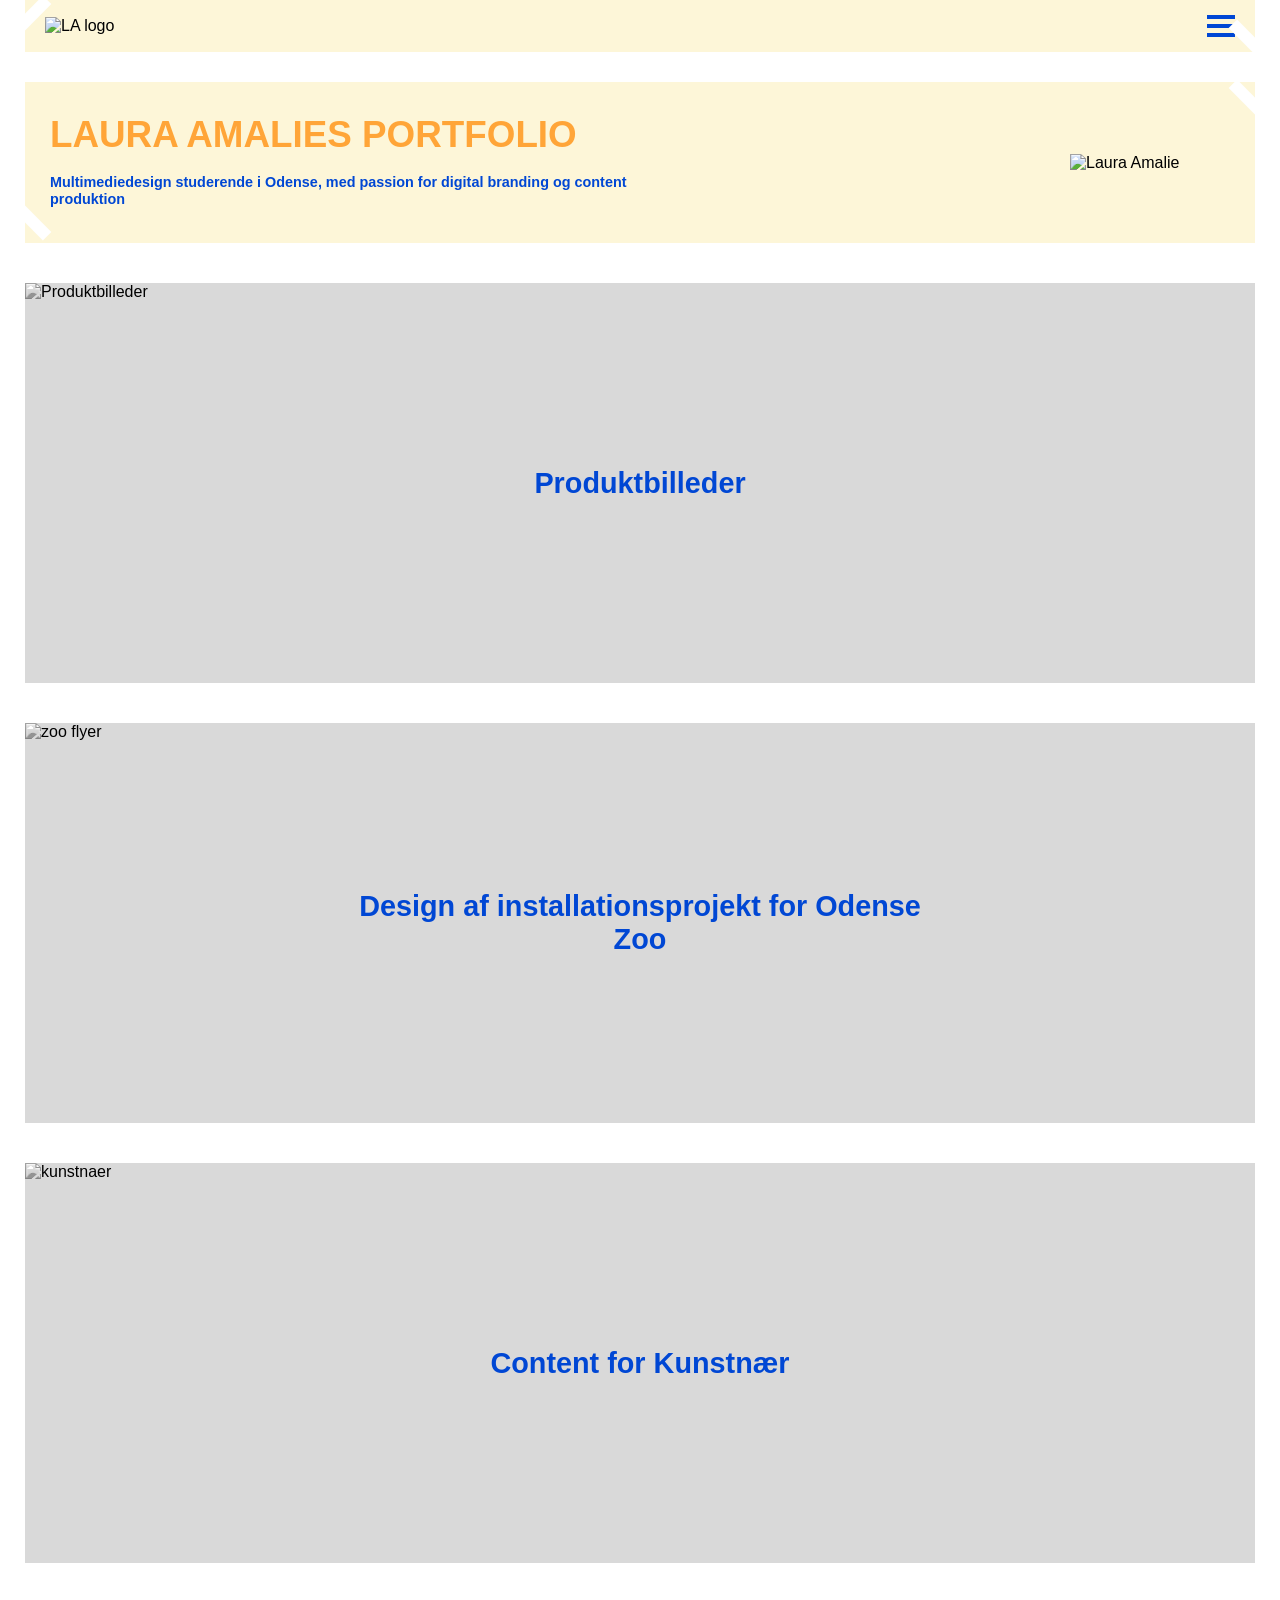
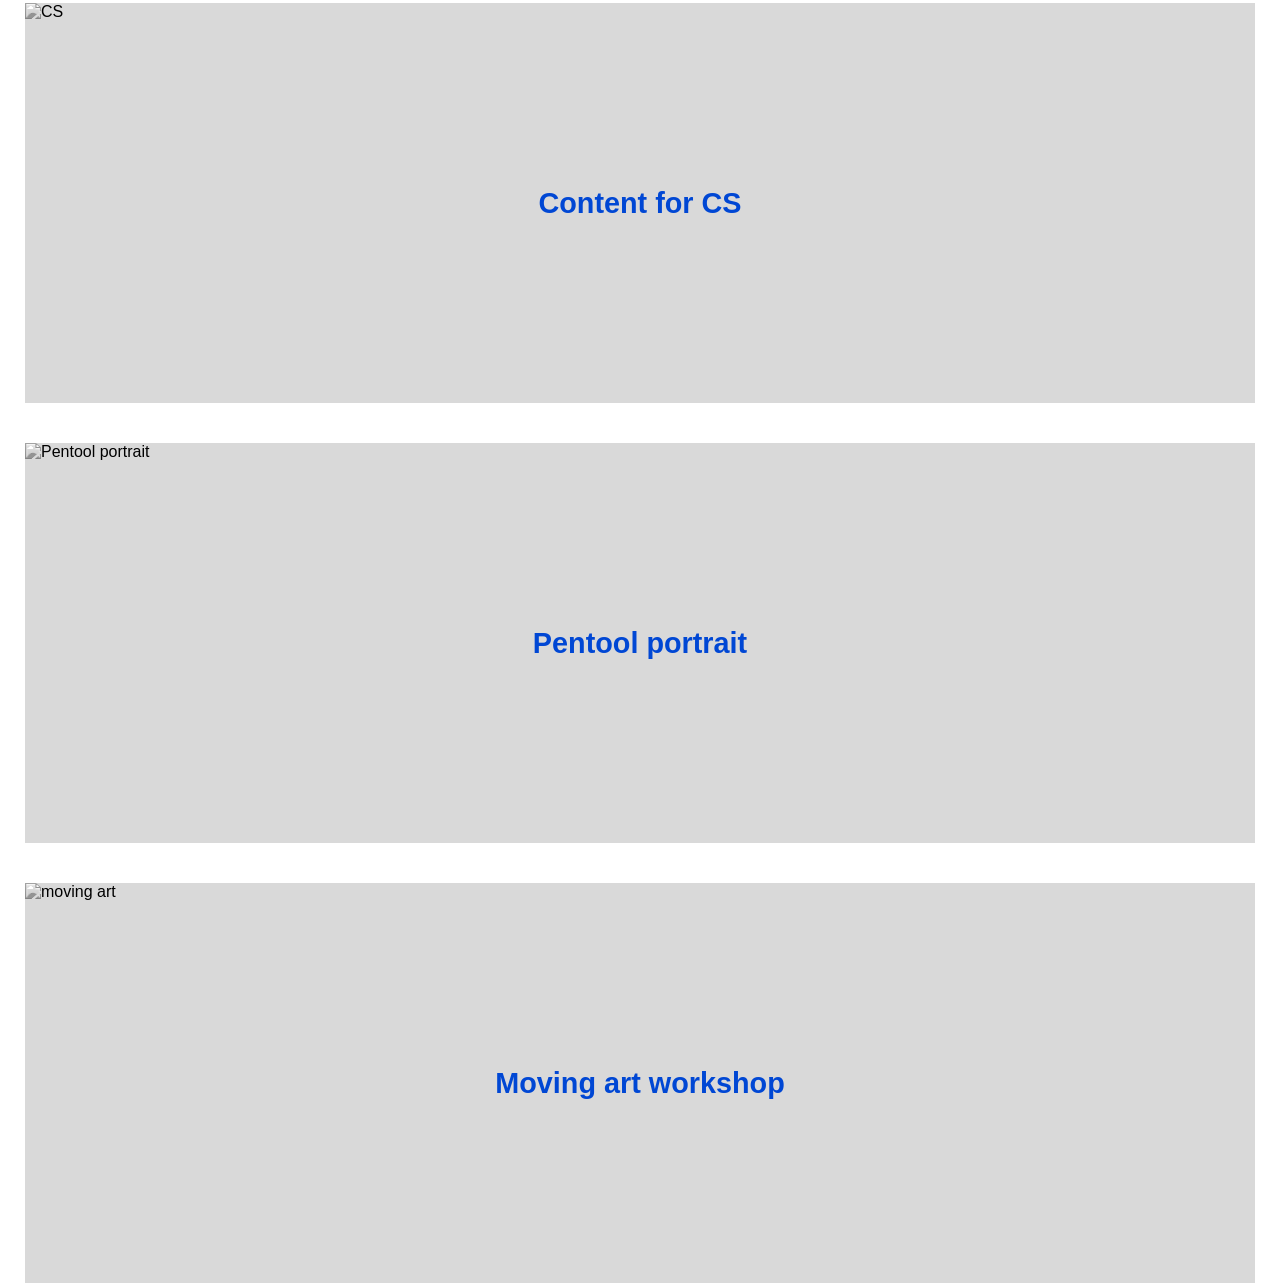
==== forside.html @ 6545b987 "Add files via upload" ====
<!DOCTYPE html>
<html lang="da">

<head>

    <!-- Tegnsæt -->
    <meta charset="UTF-8">

    <!-- Gør siden responsiv på mobil -->
    <meta name="viewport" content="width=device-width, initial-scale=1.0">

    <!-- Forbinder HTML med ekstern CSS -->
    <link rel="stylesheet" href="forside.css">

    <!-- Titel i browser fanen -->
    <title>Laura Amalies præsentationsportfolio</title>

</head>

<body>

    <!-- ================= HELE SIDENS CONTAINER ================= -->
    <div class="container">

        <!-- ================= HEADER / NAVIGATION ================= -->
        <header class="navbar">

            <!-- Logo -->
            <div class="logo">

                <!-- Logo billede -->
                <img src="img/logo.png" alt="LA logo">

            </div>

            <!-- Navigation -->
            <nav>

                <!-- Navigation links -->
                <ul class="nav-links">

                    <!-- Portfolio -->
                    <li><a href="#">Portfolio</a></li>

                    <!-- Om mig -->
                    <li><a href="#">Lær mig at kende</a></li>

                    <!-- Kontakt -->
                    <li><a href="#">Kontakt mig</a></li>

                </ul>

            </nav>

            <!-- Hamburger menu -->
            <div class="hamburger">

                <!-- Streg 1 -->
                <span></span>

                <!-- Streg 2 -->
                <span></span>

                <!-- Streg 3 -->
                <span></span>

            </div>

        </header>

        <!-- ================= MAIN CONTENT ================= -->
        <main>

            <!-- ================= HERO SECTION ================= -->
            <section class="hero">

                <!-- Tekst område -->
                <div class="hero-text">

                    <!-- Overskrift -->
                    <h1>LAURA AMALIES PORTFOLIO</h1>

                    <!-- Beskrivelse -->
                    <p>
                        Multimediedesign studerende i Odense,
                        med passion for digital branding
                        og content produktion
                    </p>

                </div>

                <!-- Billede -->
                <div class="hero-image">

                    <!-- Portræt billede -->
                    <img src="img/mig.png" alt="Laura Amalie">

                </div>

            </section>

            <!-- ================= PORTFOLIO SECTION ================= -->
            <section class="portfolio-grid">

                <!-- Produktbilleder -->
                <article class="m1">
                    <img src="img/produktbillede1.jpg" alt="Produktbilleder">
                    <h2>Produktbilleder</h2>
                </article>

                <!-- Zoo projekt -->
                <article class="m2">
                    <img src="img/flyer.png" alt="zoo flyer">
                    <h2>Design af installationsprojekt for Odense Zoo</h2>
                </article>

                <!-- Kunstnær -->
                <article class="m3">
                    <img src="img/kunstnaer.png" alt="kunstnaer">
                    <h2>Content for Kunstnær</h2>
                </article>

                <!-- CS -->
                <article class="m4">
                    <img src="img/CS.png" alt="CS">
                    <h2>Content for CS</h2>
                </article>

                <!-- Pentool -->
                <article class="m5">
                    <img src="img/pentool1.png" alt="Pentool portrait">
                    <h2>Pentool portrait</h2>
                </article>

                <!-- Moving art -->
                <article class="m6">
                    <img src="img/movingart.png" alt="moving art">
                    <h2>Moving art workshop</h2>
                </article>

            </section>

        </main>

    </div>

</body>

</html>
---- forside.css ----
/* ================================================= */
/* ================= RESET ========================= */
/* ================================================= */

* {
    margin: 0;
    padding: 0;
    box-sizing: border-box;
}

/* ================================================= */
/* ================= BODY ========================== */
/* ================================================= */

body {
    /* Fjerner browserens standard luft */
    margin: 0;

    /* Baggrundsbillede */
    background-image: url(img/krylletpapir2.jpg);

    /* Baggrunden fylder hele siden */
    background-size: cover;

    /* Centrerer baggrunden */
    background-position: center;

    /* Baggrunden gentages ikke */
    background-repeat: no-repeat;

    /* Standard font */
    font-family: sans-serif;
}

/* ================================================= */
/* ================= CONTAINER ===================== */
/* ================================================= */

.container {

    /* Luft i siderne */
    padding-left: 25px;
    padding-right: 25px;
}

/* ================================================= */
/* ================= NAVBAR ======================== */
/* ================================================= */

.navbar {
    /* Creme baggrund */
    background-color: #fdf6d8;

    /* Logo til venstre og burger til højre */
    display: flex;
    justify-content: space-between;
    align-items: center;

    /* Gør navbaren lavere */
    padding: 15px 20px;

    /* Luft under navbar */
    margin-bottom: 30px;

    /* Bruges til tape */
    position: relative;
}

/* Tape øverst til venstre */
.navbar::before {
    content: "";

    width: 40px;
    height: 12px;

    background-color: white;

    position: absolute;
    left: -12px;
    top: 8px;

    transform: rotate(-45deg);
}

/* Tape nederst til højre */
.navbar::after {
    content: "";

    width: 40px;
    height: 12px;

    background-color: white;

    position: absolute;
    right: -12px;
    bottom: 8px;

    transform: rotate(45deg);
}

/* ================================================= */
/* ================= LOGO ========================== */
/* ================================================= */

.logo img {
    /* Logo størrelse på mobil */
    width: 45px;
}

/* ================================================= */
/* ================= NAVIGATION ==================== */
/* ================================================= */

.nav-links {
    /* Skjuler almindelig menu på mobil */
    display: none;
}

/* ================================================= */
/* ================= HAMBURGER ===================== */
/* ================================================= */

.hamburger {
    /* Viser burger-menu på mobil */
    display: flex;

    /* Streger under hinanden */
    flex-direction: column;

    /* Afstand mellem stregerne */
    gap: 5px;

    cursor: pointer;
}

/* De 3 hamburger-streger */
.hamburger span {
    width: 28px;
    height: 4px;

    background-color: #0047d4;
}

/* ================================================= */
/* ================= HERO SECTION ================== */
/* ================================================= */

.hero {
    /* Creme baggrund */
    background-color: #fdf6d8;

    /* Tekst og billede ved siden af hinanden */
    display: flex;
    justify-content: space-between;
    align-items: center;

    /* Luft indeni boksen */
    padding: 35px 25px;

    /* Luft under hero */
    margin-bottom: 40px;

    /* Bruges til tape */
    position: relative;
}

/* Tape nederst til venstre */
.hero::before {
    content: "";

    width: 40px;
    height: 12px;

    background-color: white;

    position: absolute;
    left: -12px;
    bottom: 15px;

    transform: rotate(45deg);
}

/* Tape øverst til højre */
.hero::after {
    content: "";

    width: 40px;
    height: 12px;

    background-color: white;

    position: absolute;
    right: -12px;
    top: 10px;

    transform: rotate(45deg);
}

/* ================================================= */
/* ================= HERO TEKST ==================== */
/* ================================================= */

.hero-text {
    /* Teksten fylder lidt over halvdelen */
    width: 55%;
}

/* Overskrift */
.hero-text h1 {
    color: #ffa538;

    font-size: 2.3rem;

    line-height: 1;

    margin-bottom: 20px;
}

/* Beskrivelse */
.hero-text p {
    color: #0047d4;

    font-size: 0.9rem;

    font-weight: bold;

    line-height: 1.2;
}

/* ================================================= */
/* ================= HERO BILLEDE ================== */
/* ================================================= */

.hero-image img {
    /* Billedstørrelse på mobil */
    width: 160px;

    display: block;
}

/* ================================================= */
/* ================= PORTFOLIO GRID ================ */
/* ================================================= */

.portfolio-grid {
    /* Mobile first: bokse under hinanden */
    display: flex;

    flex-direction: column;

    gap: 40px;
}

/* ================================================= */
/* ================= PORTFOLIO BOKSE =============== */
/* ================================================= */

.portfolio-grid article {
    /* Grå placeholder-baggrund */
    background-color: #d9d9d9;

    /* Højde på billedboksene */
    height: 400px;

    /* Skjuler alt der går udenfor boksen */
    overflow: hidden;

    /* Gør det lettere at placere indhold */
    position: relative;
}

/* Billeder inde i portfolio-bokse */
.portfolio-grid img {
    width: 100%;

    height: 100%;

    /* Får billedet til at fylde boksen pænt */
    object-fit: cover;

    display: block;

    /* SORT/HVID + BLUR + MØRKERE */
    filter: grayscale(100%) blur(0px) brightness(100%);

}

/* Tekst, hvis du stadig har h2 i boksene */
.portfolio-grid h2 {
    color: #0047d4;

    font-size: 1.8rem;

    text-align: center;

    position: absolute;

    top: 50%;
    left: 50%;

    transform: translate(-50%, -50%);
}
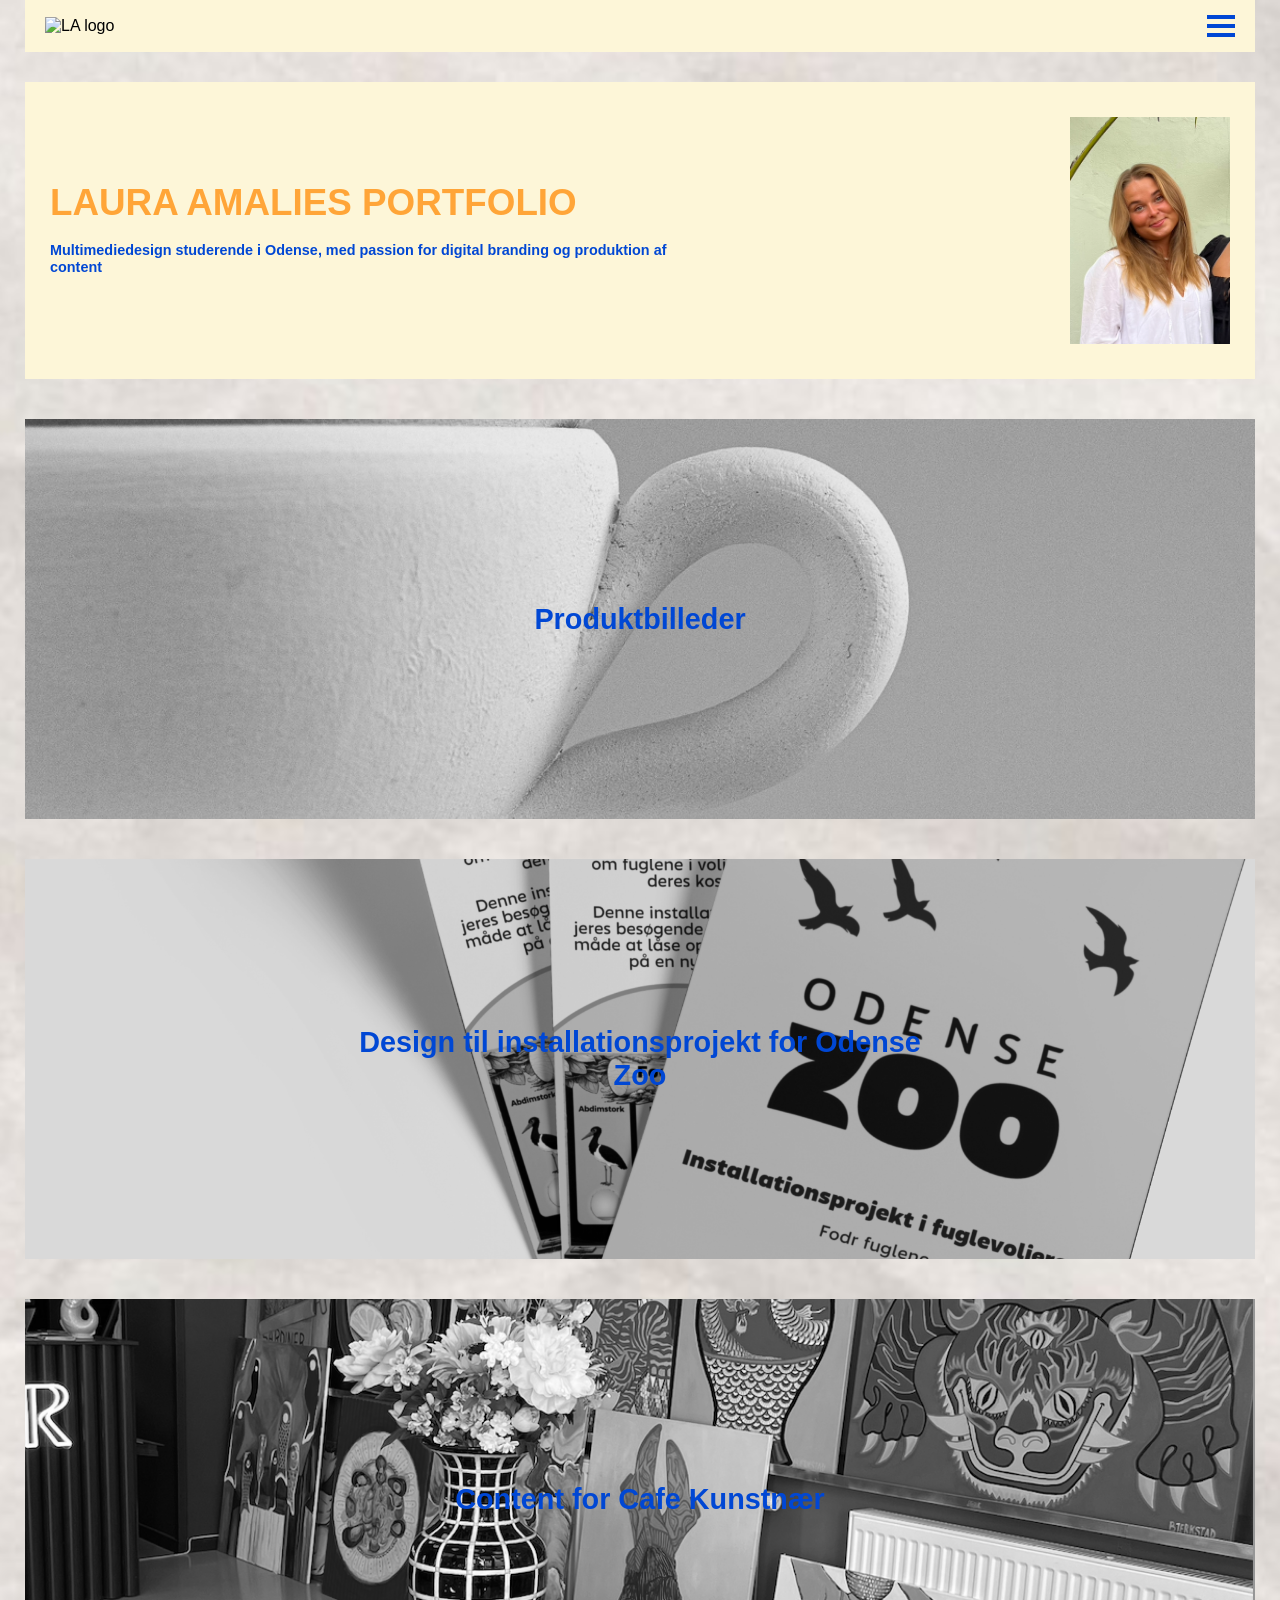
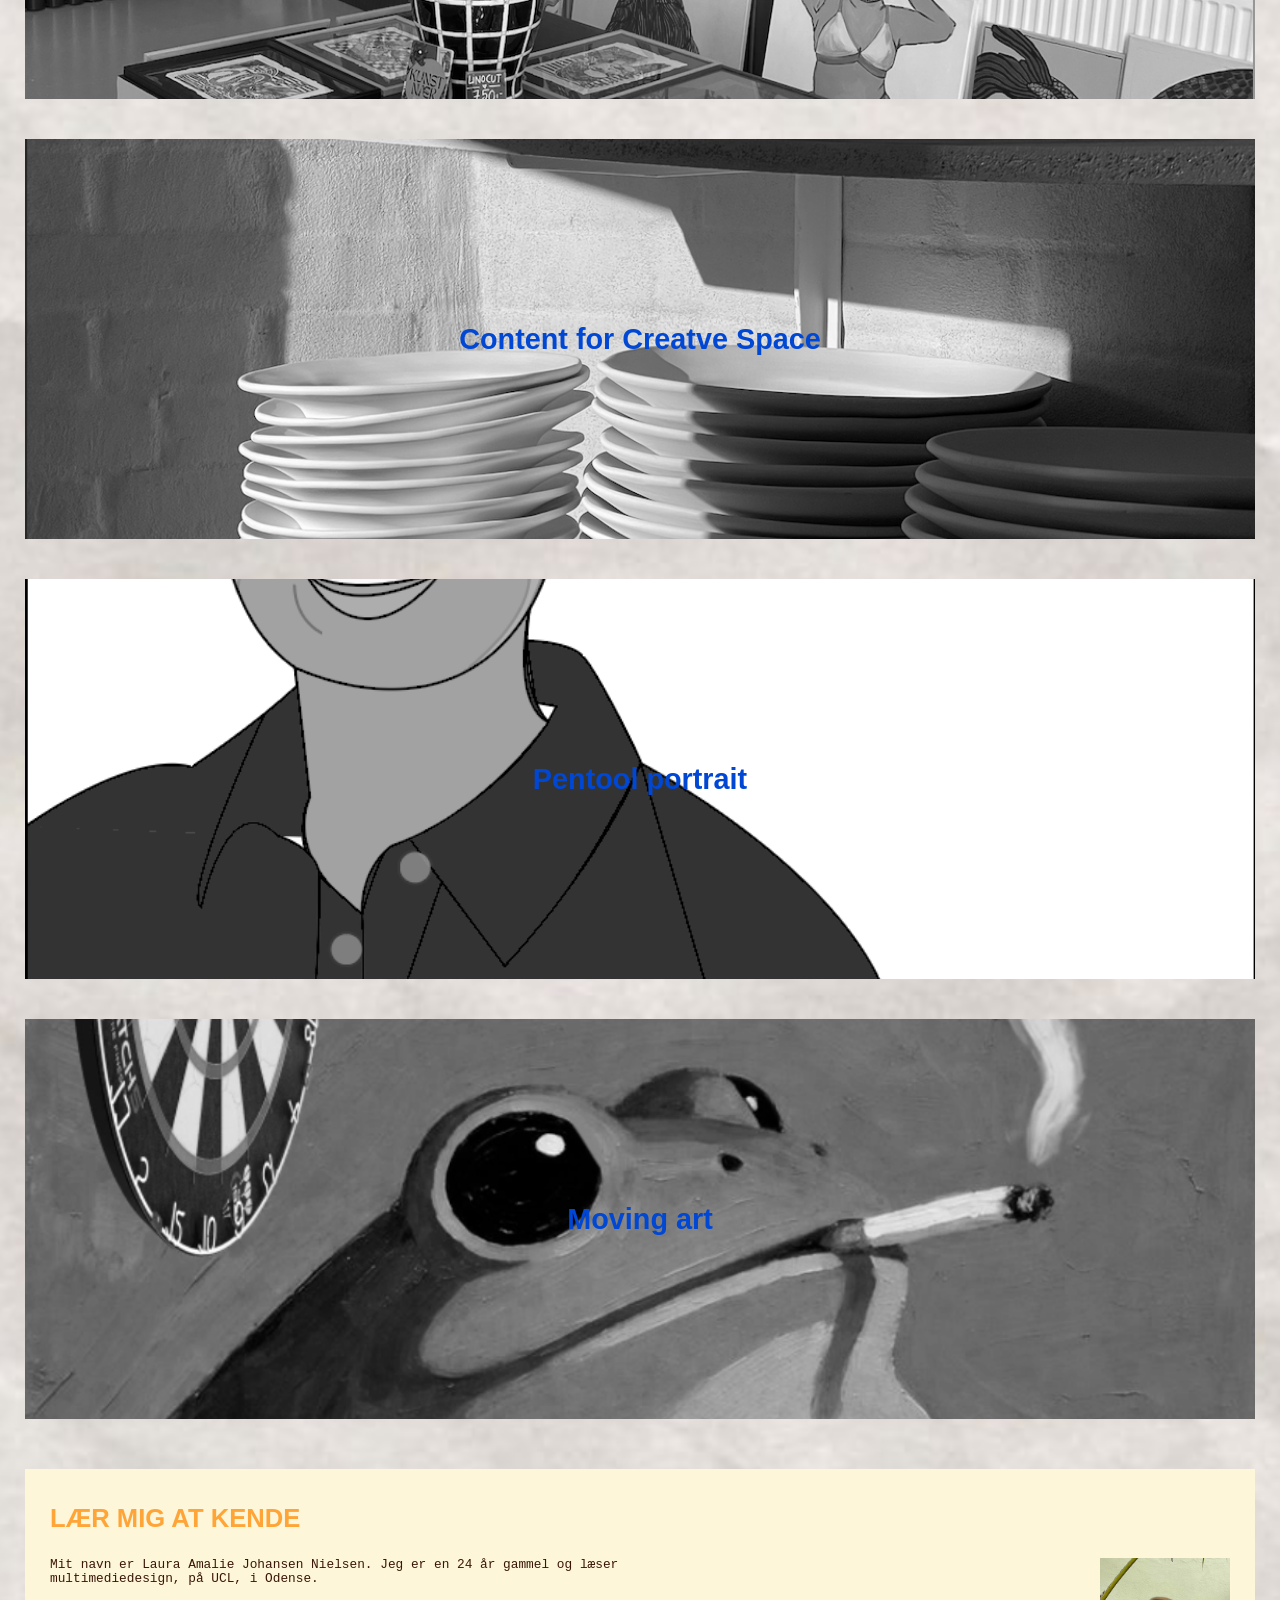
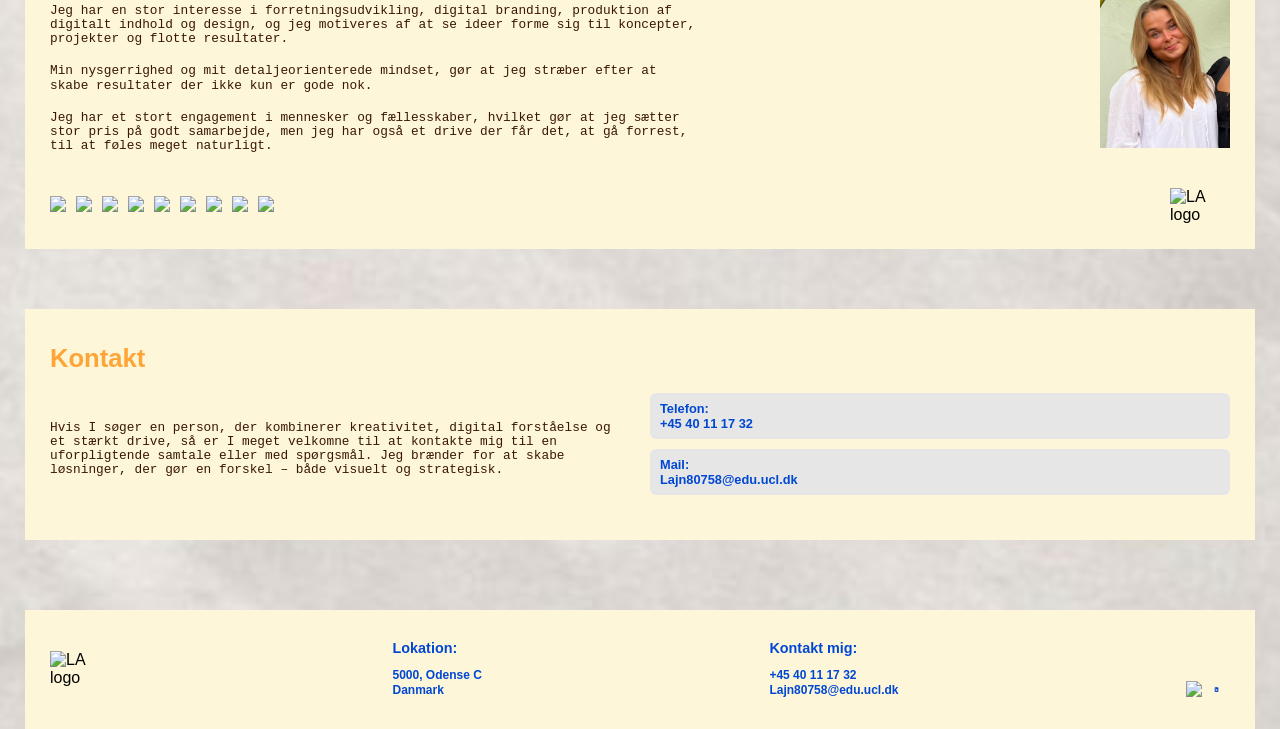
==== commit 3326b521: "Footer + kontakt Tilføjede footer + kontakt sektion" ====
--- a/forside.html
+++ b/forside.html
@@ -84,7 +84,7 @@
                     <p>
                         Multimediedesign studerende i Odense,
                         med passion for digital branding
-                        og content produktion
+                        og produktion af content
                     </p>
 
                 </div>
@@ -111,19 +111,19 @@
                 <!-- Zoo projekt -->
                 <article class="m2">
                     <img src="img/flyer.png" alt="zoo flyer">
-                    <h2>Design af installationsprojekt for Odense Zoo</h2>
+                    <h2>Design til installationsprojekt for Odense Zoo</h2>
                 </article>
 
                 <!-- Kunstnær -->
                 <article class="m3">
                     <img src="img/kunstnaer.png" alt="kunstnaer">
-                    <h2>Content for Kunstnær</h2>
+                    <h2>Content for Cafe Kunstnær</h2>
                 </article>
 
                 <!-- CS -->
                 <article class="m4">
                     <img src="img/CS.png" alt="CS">
-                    <h2>Content for CS</h2>
+                    <h2>Content for Creatve Space</h2>
                 </article>
 
                 <!-- Pentool -->
@@ -135,10 +135,193 @@
                 <!-- Moving art -->
                 <article class="m6">
                     <img src="img/movingart.png" alt="moving art">
-                    <h2>Moving art workshop</h2>
+                    <h2>Moving art</h2>
                 </article>
 
             </section>
+            
+            <!-- ================================================= -->
+<!-- ================= OM MIG SECTION ================ -->
+<!-- ================================================= -->
+
+<section class="about-section">
+
+    <!-- Overskrift -->
+    <h2>LÆR MIG AT KENDE</h2>
+
+    <!-- Container til tekst + billede -->
+    <div class="about-content">
+
+        <!-- Tekst område -->
+        <div class="about-text">
+
+            <!-- Tekst afsnit -->
+            <p>
+                Mit navn er Laura Amalie Johansen Nielsen.
+                Jeg er en 24 år gammel og læser
+                multimediedesign, på UCL, i Odense.
+            </p>
+
+            <!-- Tekst afsnit -->
+            <p>
+                Jeg har en stor interesse i
+                forretningsudvikling, digital branding,
+                produktion af digitalt indhold og design,
+                og jeg motiveres af at se ideer forme sig
+                til koncepter, projekter og flotte resultater.
+            </p>
+
+            <!-- Tekst afsnit -->
+            <p>
+                Min nysgerrighed og mit detaljeorienterede
+                mindset, gør at jeg stræber efter at skabe
+                resultater der ikke kun er gode nok.
+            </p>
+
+            <!-- Tekst afsnit -->
+            <p>
+                Jeg har et stort engagement i mennesker og
+                fællesskaber, hvilket gør at jeg sætter stor
+                pris på godt samarbejde, men jeg har også et
+                drive der får det, at gå forrest, til at føles
+                meget naturligt.
+            </p>
+
+        </div>
+
+        <!-- Portræt billede -->
+        <img class="about-img" src="img/mig.png" alt="Laura Amalie">
+
+    </div>
+
+    <!-- Program ikoner -->
+    <div class="program-icons">
+
+        <!-- CSS ikon -->
+        <img src="img/css.png" alt="CSS">
+
+        <!-- HTML ikon -->
+        <img src="img/html.png" alt="HTML">
+
+        <!-- Figma ikon -->
+        <img src="img/figma.png" alt="Figma">
+
+        <!-- VS Code ikon -->
+        <img src="img/vscode.png" alt="Visual Studio Code">
+
+        <!-- WordPress ikon -->
+        <img src="img/wordpress.png" alt="WordPress">
+
+        <!-- Photoshop ikon -->
+        <img src="img/photoshop.png" alt="Photoshop">
+
+        <!-- After Effects ikon -->
+        <img src="img/aftereffects.png" alt="After Effects">
+
+        <!-- Premiere Pro ikon -->
+        <img src="img/premierepro.png" alt="Premiere Pro">
+
+        <!-- Illustrator ikon -->
+        <img src="img/illustrator.png" alt="Illustrator">
+
+    </div>
+
+    <!-- Logo nederst -->
+    <img class="about-logo" src="img/logo.png" alt="LA logo">
+
+</section>
+
+
+
+<!-- ================================================= -->
+<!-- ================= KONTAKT SECTION =============== -->
+<!-- ================================================= -->
+
+<section class="contact-section">
+
+    <!-- Overskrift -->
+    <h2>Kontakt</h2>
+
+    <!-- Kontakt indhold -->
+    <div class="contact-content">
+
+        <!-- Kontakt tekst -->
+        <p>
+            Hvis I søger en person, der kombinerer kreativitet,
+            digital forståelse og et stærkt drive, så er I meget
+            velkomne til at kontakte mig til en uforpligtende
+            samtale eller med spørgsmål. Jeg brænder for at skabe
+            løsninger, der gør en forskel – både visuelt og strategisk.
+        </p>
+
+        <!-- Kontakt oplysninger -->
+        <div class="contact-info">
+
+            <!-- Telefonnummer -->
+            <p>Telefon: <br> +45 40 11 17 32</p>
+
+            <!-- Mail -->
+            <p>Mail: <br> Lajn80758@edu.ucl.dk</p>
+
+        </div>
+
+    </div>
+
+</section>
+
+
+
+<!-- ================================================= -->
+<!-- ================= FOOTER ======================== -->
+<!-- ================================================= -->
+
+<footer class="footer">
+
+    <!-- Footer logo -->
+    <img class="footer-logo" src="img/logo.png" alt="LA logo">
+
+    <!-- Lokation -->
+    <div>
+
+        <!-- Overskrift -->
+        <h3>Lokation:</h3>
+
+        <!-- Adresse -->
+        <p>
+            5000, Odense C <br>
+            Danmark
+        </p>
+
+    </div>
+
+    <!-- Kontakt -->
+    <div>
+
+        <!-- Overskrift -->
+        <h3>Kontakt mig:</h3>
+
+        <!-- Kontakt info -->
+        <p>
+            +45 40 11 17 32 <br>
+            Lajn80758@edu.ucl.dk
+        </p>
+
+    </div>
+
+    <!-- Sociale medier -->
+    <div class="socials">
+
+        <!-- Instagram -->
+        <img src="img/instagram.png" alt="Instagram">
+
+        <!-- LinkedIn -->
+        <img src="img/linkedin.png" alt="LinkedIn">
+
+    </div>
+
+</footer>
+
+            
 
         </main>
 
--- a/forside.css
+++ b/forside.css
@@ -19,7 +19,7 @@
     /* Baggrundsbillede */
     background-image: url(img/krylletpapir2.jpg);
 
-    /* Baggrunden fylder hele siden */
+    /* Viser hele baggrundsbilledet */
     background-size: cover;
 
     /* Centrerer baggrunden */
@@ -64,38 +64,6 @@
 
     /* Bruges til tape */
     position: relative;
-}
-
-/* Tape øverst til venstre */
-.navbar::before {
-    content: "";
-
-    width: 40px;
-    height: 12px;
-
-    background-color: white;
-
-    position: absolute;
-    left: -12px;
-    top: 8px;
-
-    transform: rotate(-45deg);
-}
-
-/* Tape nederst til højre */
-.navbar::after {
-    content: "";
-
-    width: 40px;
-    height: 12px;
-
-    background-color: white;
-
-    position: absolute;
-    right: -12px;
-    bottom: 8px;
-
-    transform: rotate(45deg);
 }
 
 /* ================================================= */
@@ -164,38 +132,6 @@
     position: relative;
 }
 
-/* Tape nederst til venstre */
-.hero::before {
-    content: "";
-
-    width: 40px;
-    height: 12px;
-
-    background-color: white;
-
-    position: absolute;
-    left: -12px;
-    bottom: 15px;
-
-    transform: rotate(45deg);
-}
-
-/* Tape øverst til højre */
-.hero::after {
-    content: "";
-
-    width: 40px;
-    height: 12px;
-
-    background-color: white;
-
-    position: absolute;
-    right: -12px;
-    top: 10px;
-
-    transform: rotate(45deg);
-}
-
 /* ================================================= */
 /* ================= HERO TEKST ==================== */
 /* ================================================= */
@@ -278,6 +214,9 @@
     /* Får billedet til at fylde boksen pænt */
     object-fit: cover;
 
+    /* Flytter fokuspunktet */
+    object-position: center;
+
     display: block;
 
     /* SORT/HVID + BLUR + MØRKERE */
@@ -299,4 +238,253 @@
     left: 50%;
 
     transform: translate(-50%, -50%);
-}+}
+
+/* ================================================= */
+/* ================= OM MIG SECTION ================ */
+/* ================================================= */
+
+.about-section {
+
+    /* Creme baggrund */
+    background-color: #fdf6d8;
+
+    /* Luft indeni */
+    padding: 35px 25px;
+
+    /* Luft over section */
+    margin-top: 50px;
+
+    /* Luft under section */
+    margin-bottom: 60px;
+
+    /* Bruges til tape */
+    position: relative;
+}
+
+/* Overskrift */
+.about-section h2 {
+
+    color: #ffa538;
+
+    font-size: 1.6rem;
+
+    margin-bottom: 25px;
+}
+
+/* Container til tekst + billede */
+.about-content {
+
+    display: flex;
+
+    justify-content: space-between;
+
+    gap: 20px;
+}
+
+/* Tekst område */
+.about-text {
+
+    width: 55%;
+}
+
+/* Tekst styling */
+.about-text p {
+
+    color: #3a1608;
+
+    font-family: monospace;
+
+    font-size: 0.8rem;
+
+    line-height: 1.1;
+
+    margin-bottom: 18px;
+}
+
+/* Portræt billede */
+.about-img {
+
+    width: 130px;
+
+    height: 190px;
+
+    object-fit: cover;
+}
+
+/* Program ikoner */
+.program-icons {
+
+    display: flex;
+
+    gap: 8px;
+
+    margin-top: 25px;
+
+    flex-wrap: wrap;
+}
+
+/* Ikon størrelse */
+.program-icons img {
+
+    width: 18px;
+
+    height: 18px;
+
+    object-fit: contain;
+}
+
+/* Logo nederst */
+.about-logo {
+
+    width: 55px;
+
+    position: absolute;
+
+    right: 30px;
+    bottom: 25px;
+}
+
+
+
+/* ================================================= */
+/* ================= KONTAKT SECTION =============== */
+/* ================================================= */
+
+.contact-section {
+
+    background-color: #fdf6d8;
+
+    padding: 35px 25px;
+
+    margin-bottom: 70px;
+
+    position: relative;
+}
+
+/* Overskrift */
+.contact-section h2 {
+
+    color: #ffa538;
+
+    font-size: 1.6rem;
+
+    margin-bottom: 20px;
+}
+
+/* Kontakt container */
+.contact-content {
+
+    display: flex;
+
+    align-items: center;
+
+    gap: 20px;
+}
+
+/* Kontakt tekst */
+.contact-content > p {
+
+    width: 50%;
+
+    color: #3a1608;
+
+    font-family: monospace;
+
+    font-size: 0.8rem;
+
+    line-height: 1.1;
+}
+
+/* Kontakt info */
+.contact-info {
+
+    width: 50%;
+}
+
+/* Kontakt bokse */
+.contact-info p {
+
+    background-color: #e6e6e6;
+
+    color: #0047d4;
+
+    font-weight: bold;
+
+    font-size: 0.8rem;
+
+    padding: 8px 10px;
+
+    border-radius: 6px;
+
+    margin-bottom: 10px;
+}
+
+
+
+/* ================================================= */
+/* ================= FOOTER ======================== */
+/* ================================================= */
+
+.footer {
+
+    background-color: #fdf6d8;
+
+    padding: 30px 25px;
+
+    display: flex;
+
+    align-items: center;
+
+    justify-content: space-between;
+
+    position: relative;
+
+    gap: 15px;
+}
+
+/* Footer logo */
+.footer-logo {
+
+    width: 55px;
+}
+
+/* Footer overskrifter */
+.footer h3 {
+
+    color: #0047d4;
+
+    font-size: 0.9rem;
+
+    margin-bottom: 12px;
+}
+
+/* Footer tekst */
+.footer p {
+
+    color: #0047d4;
+
+    font-weight: bold;
+
+    font-size: 0.75rem;
+
+    line-height: 1.3;
+}
+
+/* Sociale medier */
+.socials {
+
+    display: flex;
+
+    gap: 8px;
+
+    align-self: flex-end;
+}
+
+/* Sociale medier ikoner */
+.socials img {
+
+    width: 18px;
+
+    height: 18px;
+}
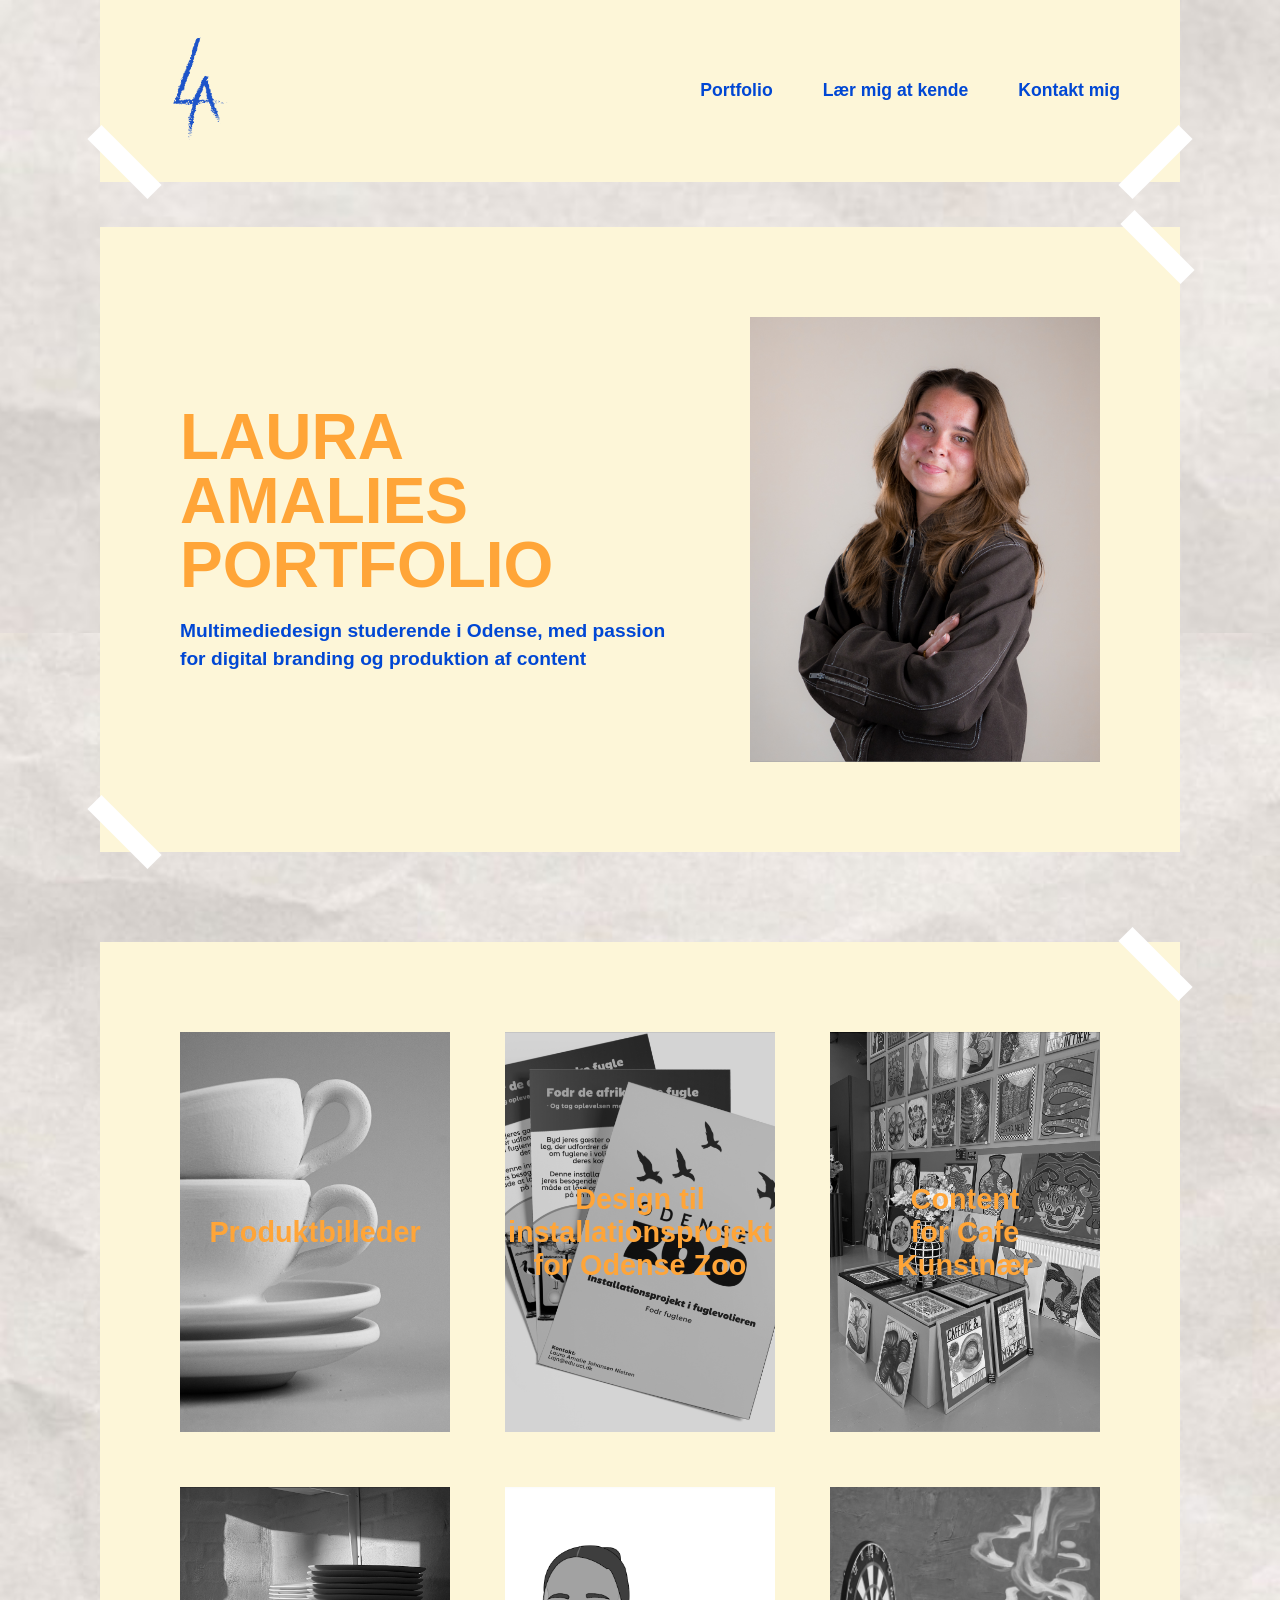
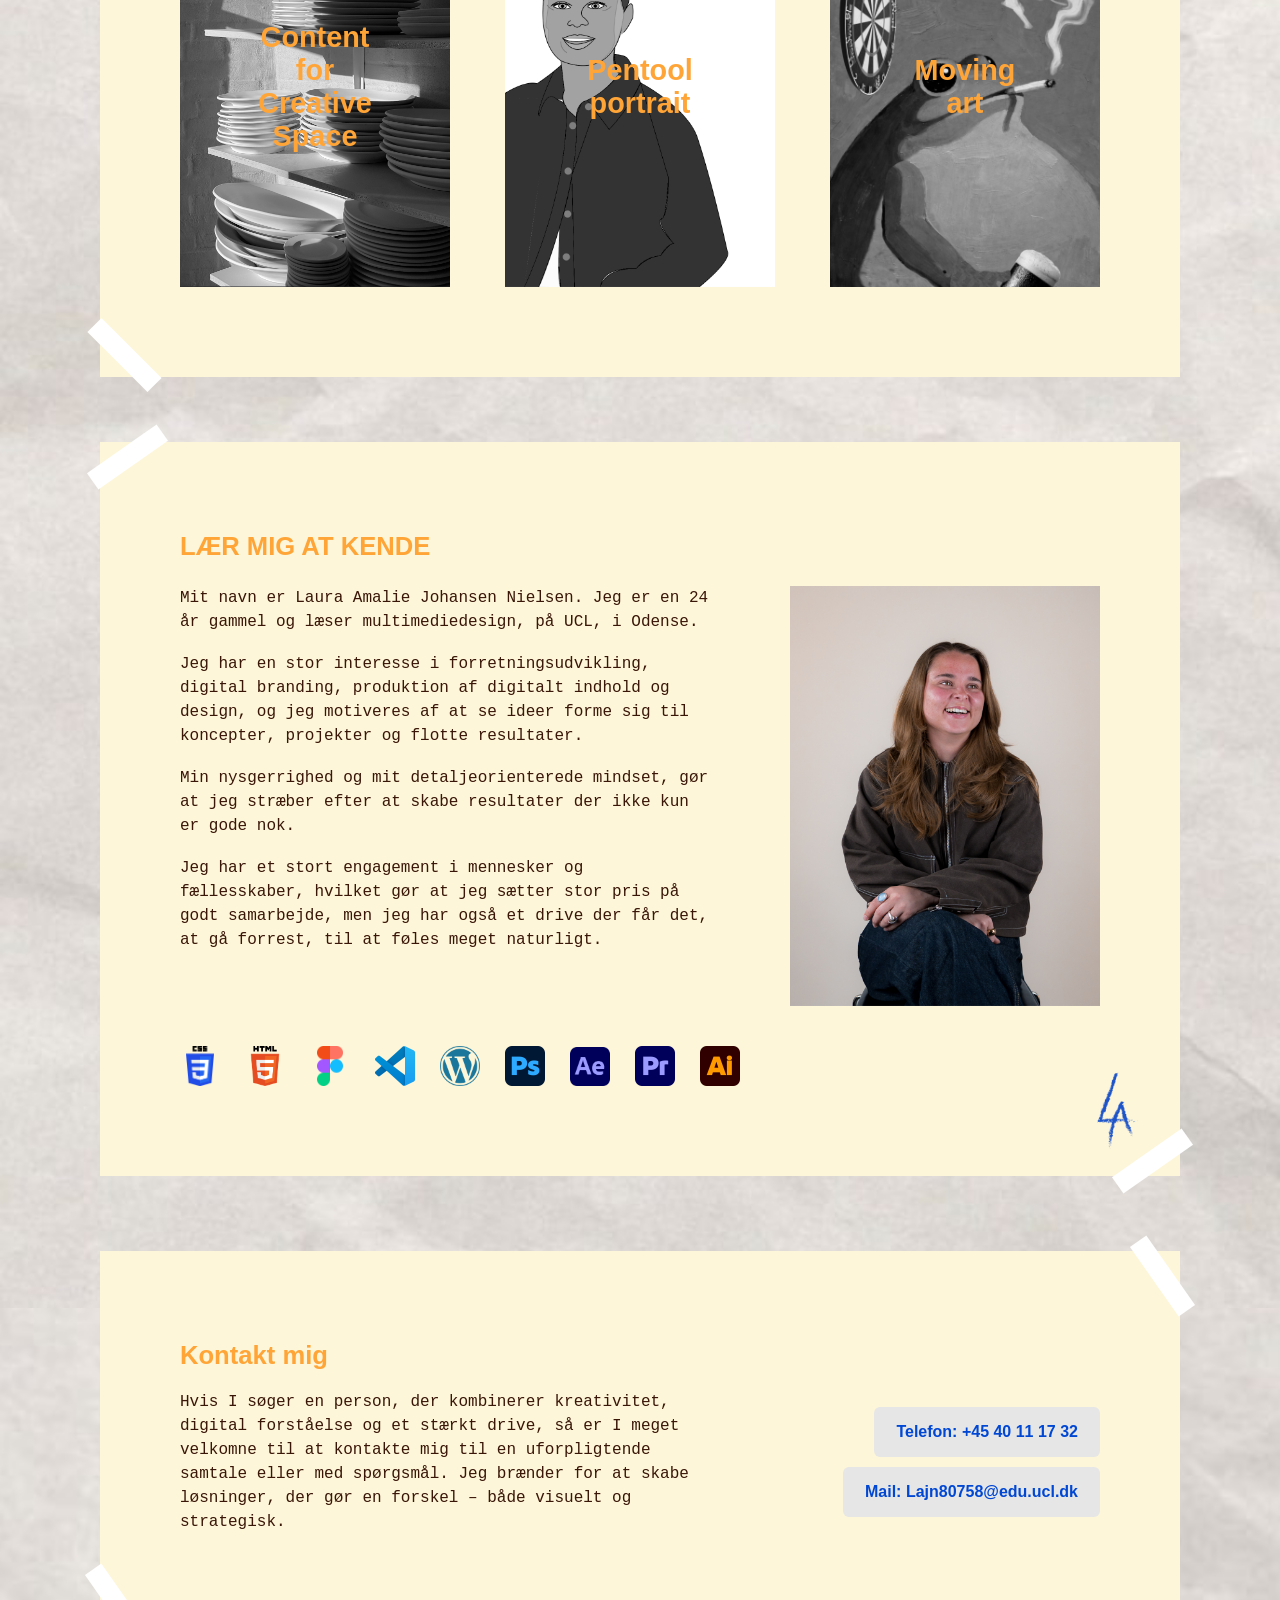
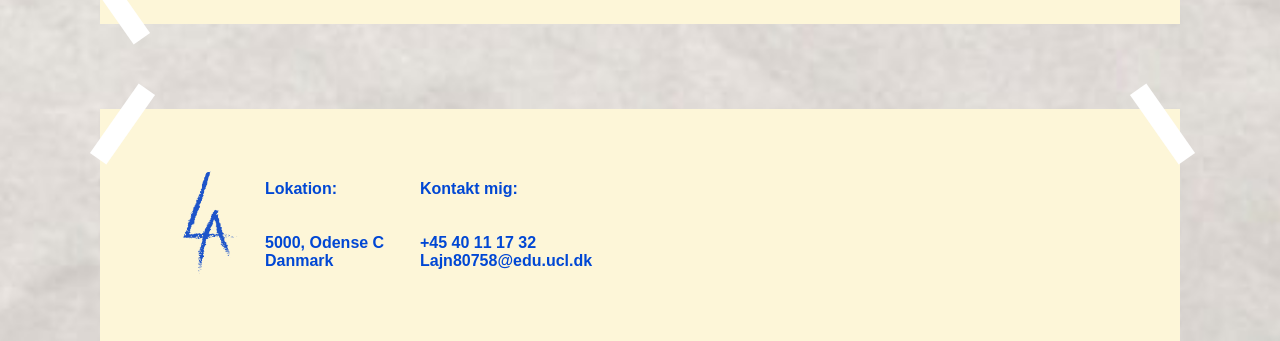
==== commit 87ccf2ae: "en hel del en hel del. mobile first og desktop" ====
--- a/forside.html
+++ b/forside.html
@@ -12,6 +12,10 @@
     <!-- Forbinder HTML med ekstern CSS -->
     <link rel="stylesheet" href="forside.css">
 
+    <!-- Line Awesome ikoner -->
+    <link rel="stylesheet"
+    href="https://maxst.icons8.com/vue-static/landings/line-awesome/line-awesome/1.3.0/css/line-awesome.min.css">
+
     <!-- Titel i browser fanen -->
     <title>Laura Amalies præsentationsportfolio</title>
 
@@ -29,9 +33,17 @@
             <div class="logo">
 
                 <!-- Logo billede -->
-                <img src="img/logo.png" alt="LA logo">
+                 <a href="#">
+                  <img src="img/logo1.png" alt="LA logo">
+                  </a>
+                
 
             </div>
+
+             <!-- ================= CHECKBOX ====================== -->
+
+    <!-- Skjult checkbox der styrer dropdown-menuen -->
+    <input type="checkbox" id="menu-toggle" class="menu-toggle">
 
             <!-- Navigation -->
             <nav>
@@ -40,13 +52,13 @@
                 <ul class="nav-links">
 
                     <!-- Portfolio -->
-                    <li><a href="#">Portfolio</a></li>
+                    <li><a href="#portfolio">Portfolio</a></li>
 
                     <!-- Om mig -->
-                    <li><a href="#">Lær mig at kende</a></li>
+                    <li><a href="#about">Lær mig at kende</a></li>
 
                     <!-- Kontakt -->
-                    <li><a href="#">Kontakt mig</a></li>
+                    <li><a href="#contact">Kontakt mig</a></li>
 
                 </ul>
 
@@ -55,6 +67,9 @@
             <!-- Hamburger menu -->
             <div class="hamburger">
 
+                <!-- Label bruges til at aktivere checkbox -->
+                <label for="menu-toggle" class="hamburger">
+
                 <!-- Streg 1 -->
                 <span></span>
 
@@ -63,6 +78,8 @@
 
                 <!-- Streg 3 -->
                 <span></span>
+
+                </label>
 
             </div>
 
@@ -93,58 +110,278 @@
                 <div class="hero-image">
 
                     <!-- Portræt billede -->
-                    <img src="img/mig.png" alt="Laura Amalie">
+                    <img src="img/migintro.png" alt="Laura Amalie">
 
                 </div>
 
             </section>
 
-            <!-- ================= PORTFOLIO SECTION ================= -->
-            <section class="portfolio-grid">
-
-                <!-- Produktbilleder -->
-                <article class="m1">
-                    <img src="img/produktbillede1.jpg" alt="Produktbilleder">
-                    <h2>Produktbilleder</h2>
-                </article>
-
-                <!-- Zoo projekt -->
-                <article class="m2">
-                    <img src="img/flyer.png" alt="zoo flyer">
-                    <h2>Design til installationsprojekt for Odense Zoo</h2>
-                </article>
-
-                <!-- Kunstnær -->
-                <article class="m3">
-                    <img src="img/kunstnaer.png" alt="kunstnaer">
-                    <h2>Content for Cafe Kunstnær</h2>
-                </article>
-
-                <!-- CS -->
-                <article class="m4">
-                    <img src="img/CS.png" alt="CS">
-                    <h2>Content for Creatve Space</h2>
-                </article>
-
-                <!-- Pentool -->
-                <article class="m5">
-                    <img src="img/pentool1.png" alt="Pentool portrait">
-                    <h2>Pentool portrait</h2>
-                </article>
-
-                <!-- Moving art -->
-                <article class="m6">
-                    <img src="img/movingart.png" alt="moving art">
-                    <h2>Moving art</h2>
-                </article>
-
-            </section>
+<!-- ================================================= -->
+<!-- ================= PORTFOLIO SECTION ============= -->
+<!-- ================================================= -->
+
+<section class="portfolio-grid" id="portfolio">
+
+    <!-- Produktbilleder -->
+    <article class="m1" id="produktbilleder">
+
+        <!-- Åbner produkt-modal -->
+        <a href="#produkt-modal" class="portfolio-card">
+            <img src="img/produktbillede1.jpg" alt="Produktbilleder">
+            <h2>Produktbilleder</h2>
+        </a>
+
+    </article>
+
+    <!-- Zoo projekt -->
+    <article class="m2" id="zooprojekt">
+
+        <!-- Åbner zoo-modal -->
+        <a href="#zoo-modal" class="portfolio-card">
+            <img src="img/flyer1.png" alt="Zoo flyer">
+            <h2>Design til installationsprojekt for Odense Zoo</h2>
+        </a>
+
+    </article>
+
+    <!-- Kunstnær -->
+    <article class="m3" id="kunstnaer">
+
+        <!-- Åbner kunstnaer-modal -->
+        <a href="#kunstnaer-modal" class="portfolio-card">
+            <img src="img/kunstnaer.png" alt="Kunstnær">
+            <h2>Content for Cafe Kunstnær</h2>
+        </a>
+
+    </article>
+
+    <!-- Creative Space -->
+    <article class="m4" id="creativespace">
+
+        <!-- Åbner cs-modal -->
+        <a href="#cs-modal" class="portfolio-card">
+            <img src="img/CS.png" alt="Creative Space">
+            <h2>Content for Creative Space</h2>
+        </a>
+
+    </article>
+
+    <!-- Pentool -->
+    <article class="m5" id="pentool">
+
+        <!-- Åbner pentool-modal -->
+        <a href="#pentool-modal" class="portfolio-card">
+            <img src="img/pentool1.png" alt="Pentool portrait">
+            <h2>Pentool portrait</h2>
+        </a>
+
+    </article>
+
+    <!-- Moving art -->
+    <article class="m6" id="movingart">
+
+        <!-- Åbner movingart-modal -->
+        <a href="#movingart-modal" class="portfolio-card">
+            <img src="img/movingart.png" alt="Moving art">
+            <h2>Moving art</h2>
+        </a>
+
+    </article>
+
+</section>
+
+<!-- ================================================= -->
+<!-- ================= PRODUKTBILLEDER MODAL ========= -->
+<!-- ================================================= -->
+
+<section id="produkt-modal" class="modal">
+    <div class="modal-box">
+
+        <!-- Lukker modal -->
+        <a href="#produktbilleder" class="modal-back">Tilbage til portfolio</a>
+
+        <h2>Produktbilleder</h2>
+
+        <div class="modal-images1">
+            <img src="img/produktbillede1.jpg" alt="Produktbillede 1">
+            <img src="img/produktbillede2.jpg" alt="Produktbillede 2">
+        </div>
+
+        <p>
+            I løbet af 1. semester har vi arbejdet med fotografering, hvor vi har haft fokus på portrætbillede og særligt produktbilleder. Her har jeg erfaret mig en masse viden om lys, indstilling af kamera, komposition og vinkler. Her har jeg endvidere også opbygget erfaring indenfor billedredigering i Adobe Photoshop og Adobe Lightroom.
+            <br>
+            <br>
+            Tilegnet erfaring: Kameraindstilling, lys, billederedigering
+
+        </p>
+
+    </div>
+</section>
+
+
+
+<!-- ================================================= -->
+<!-- ================= ZOO MODAL ===================== -->
+<!-- ================================================= -->
+
+<section id="zoo-modal" class="modal">
+    <div class="modal-box">
+
+        <a href="#zooprojekt" class="modal-back">Tilbage til portfolio</a>
+
+        <h2>Odense Zoo projekt</h2>
+
+        <div class="modal-images2">
+            <img src="img/flyer1.png" alt="Zoo flyer">
+            <img src="img/Prototype.png" alt="Zoo projekt">
+        </div>
+
+        <p>
+            På første semester har vi haft en projekt, i samarbejde med Odense Zoo, hvor opgaven var at designe og udvikle et interaktivt installationsprojekt i den afrikanske fuglevoliere. Installationen skulle kunne formidle information omkring dyrene, trække opmærksomhed samt give de besøgende noget information, som de evt kunne tage med hjem, og bruge i hverdagen, for at forlænge oplevelsen.
+            I projektet lavede vi i min studiegruppe et koncept, hvor man via spil og leg, skulle lære fuglenes spisevaner at kende. Her udviklede vi i fællesskab ideen, men jeg var primære torvholder på at designe skitse, designe den endelige prototype og designe flyeren, som skulle formidle information om vores koncept, til folkene fra Odense Zoo
+            <br>
+            <br>
+            Tilegnet erfaring: Designe low-fi og hi-fi prototype, designe flyer, skabe et koncept
+
+        </p>
+
+    </div>
+</section>
+
+
+
+<!-- ================================================= -->
+<!-- ================= KUNSTNÆR MODAL =============== -->
+<!-- ================================================= -->
+
+<section id="kunstnaer-modal" class="modal">
+    <div class="modal-box">
+
+        <a href="#kunstnaer" class="modal-back">Tilbage til portfolio</a>
+
+        <h2>Content for Cafe Kunstnær</h2>
+
+        <div class="modal-images3">
+            <video controls>
+            <source src="vid/kunstnaer.mp4" type="video/mp4">
+            </video>
+
+            <video controls>
+            <source src="vid/kunstnaerblomst.mp4" type="video/mp4">
+            </video>
+
+        </div>
+
+        <p>
+            Ved siden af mit studie har jeg tilbudt min frivillige hjælp til den nyopstartede Café Kunstnær, som kombinerer caféoplevelser med flere forskellige kreative aktiviteter og projekter for gæsterne. Her har jeg bidraget med idéudvikling, konceptarbejde og produktion af digitalt content med fokus på at styrke caféens digitale identitet samt øge kendskabet til cafeen blandt målgruppen.
+            <br>
+            <br>
+            Tilegnet erfaring: Skyde content, billederedigering, videoredigering 
+
+        </p>
+
+    </div>
+</section>
+
+
+
+<!-- ================================================= -->
+<!-- ================= CREATIVE SPACE MODAL ========== -->
+<!-- ================================================= -->
+
+<section id="cs-modal" class="modal">
+    <div class="modal-box">
+
+        <a href="#creativespace" class="modal-back">Tilbage til portfolio</a>
+
+        <h2>Content for Creative Space</h2>
+
+        <div class="modal-images4">
+            <img src="img/CS.png" alt="Creative Space billede 1">
+            <img src="img/CS udenfor.png" alt="Creative Space billede 2">
+        </div>
+
+        <p>
+            Creative Space er en kreamik cafe, hvor man kan kombinere den traditionelle cafeoplvelse, med at male på keramik. Jeg har arbejdet som butiksansat i flere år, men sideløbende med dette, har jeg hjulpet virksomheden med at tage produktbilleder, og andet content til deres sociale medier, og hjemmeside, for at øge interessen og inspirere gæster til at komme og være kreative, uanset erfaring, alder og interesser.
+            <br>
+            <br>
+            Tilegnet erfaring: Fotografering, opfgange stemning, vinkler og billederedigering
+
+        </p>
+
+    </div>
+</section>
+
+
+
+<!-- ================================================= -->
+<!-- ================= PENTOOL MODAL ================= -->
+<!-- ================================================= -->
+
+<section id="pentool-modal" class="modal">
+    <div class="modal-box">
+
+        <a href="#pentool" class="modal-back">Tilbage til portfolio</a>
+
+        <h2>Pentool portrait</h2>
+
+        <div class="modal-images5">
+            <img src="img/pentool1.png" alt="Pentool portrait 1">
+            <img src="img/pentool2.png" alt="Pentool portrait 2">
+        </div>
+
+        <p>
+        I forbindelse med 1. semester arbejdede vi med Pen Tool i Adobe Illustrator, hvor vi fik en frivillig hjemmeopgave. Opgaven bestod i at skabe et selvportræt ud fra et fotografi ved hjælp af vektortegning og præcisionsarbejde i Illustrator.
+        Projektet gav mig mulighed for at udvikle mine kreative evner inden for visuel identitet, detaljearbejde og produktion af unikt digitalt indhold. Samtidig styrkede det min forståelse for, hvordan illustration og grafiske virkemidler kan bruges til at skabe et personligt og iøjnefaldende visuelt udtryk.
+        <br>
+        <br>
+        Tilegnet erfaring: Kreativ formidling, kreative evner, produktion af unikt og anderledes indhold
+        </p>
+
+    </div>
+</section>
+
+
+
+<!-- ================================================= -->
+<!-- ================= MOVING ART MODAL ============== -->
+<!-- ================================================= -->
+
+<section id="movingart-modal" class="modal">
+    <div class="modal-box">
+
+        <a href="#movingart" class="modal-back">Tilbage til portfolio</a>
+
+        <h2>Moving art</h2>
+
+        <div class="modal-images6">
+
+            <img src="img/movingart.png" alt="movingart">
+
+            <video controls>
+            <source src="vid/MovingArt-workshopEndelig-kopi.mp4" type="video/mp4">
+            </video>
+
+         </div>
+
+        <p>
+            I forbindelse med workshoppen Moving Art & Animation arbejdede vi med at vække et valgfrit maleri til live gennem animation og visuel storytelling. Formålet var at bruge egen kreativitet og fortolkning til at skabe bevægelse, stemning og narrativ i et ellers stillestående værk.
+            Workshoppen gav mig indsigt i, hvordan animation og moving art kan bruges som et stærkt visuelt kommunikationsværktøj i contentproduktion. Ved at kombinere billeder, bevægelse og fortælling kan man skabe mere engagerende og stemningsfuldt indhold, der fanger modtagerens opmærksomhed og styrker den følelsesmæssige forbindelse til et brand.
+            I relation til caféer har moving art særligt potentiale, fordi caféoplevelser ofte handler om atmosfære, mennesker og små fortællinger i hverdagen. Animeret content kan derfor bruges til at formidle stemning, identitet og kreativitet på en mere levende og sanselig måde, hvilket kan styrke caféens visuelle udtryk og skabe større interesse på digitale platforme som Instagram og TikTok.
+            <br>
+            <br>
+            Tilegnet erfaring: Storytelling, unikt og anderledes indhold, kreativ formidling
+
+        </p>
+
+    </div>
+</section>
             
-            <!-- ================================================= -->
+<!-- ================================================= -->
 <!-- ================= OM MIG SECTION ================ -->
 <!-- ================================================= -->
 
-<section class="about-section">
+<section class="about-section" id="about">
 
     <!-- Overskrift -->
     <h2>LÆR MIG AT KENDE</h2>
@@ -190,7 +427,7 @@
         </div>
 
         <!-- Portræt billede -->
-        <img class="about-img" src="img/mig.png" alt="Laura Amalie">
+        <img class="about-img" src="img/lærmigatkende.png" alt="Laura Amalie">
 
     </div>
 
@@ -198,36 +435,38 @@
     <div class="program-icons">
 
         <!-- CSS ikon -->
-        <img src="img/css.png" alt="CSS">
+        <img src="img/CSS3_logo_and_wordmark.svg.png" alt="CSS">
 
         <!-- HTML ikon -->
-        <img src="img/html.png" alt="HTML">
+        <img src="img/HTML5_logo_and_wordmark.svg.png" alt="HTML">
 
         <!-- Figma ikon -->
-        <img src="img/figma.png" alt="Figma">
+        <img src="img/Figma-logo.svg.png" alt="Figma">
 
         <!-- VS Code ikon -->
-        <img src="img/vscode.png" alt="Visual Studio Code">
+        <img src="img/Visual_Studio_Code_1.35_icon.svg.png" alt="Visual Studio Code">
 
         <!-- WordPress ikon -->
-        <img src="img/wordpress.png" alt="WordPress">
+        <img src="img/WordPress_blue_logo.svg.png" alt="WordPress">
 
         <!-- Photoshop ikon -->
-        <img src="img/photoshop.png" alt="Photoshop">
+        <img src="img/Adobe_Photoshop_CC_2026_icon.svg.png" alt="Photoshop">
 
         <!-- After Effects ikon -->
-        <img src="img/aftereffects.png" alt="After Effects">
+        <img src="img/Adobe_After_Effects_CC_icon.svg.png" alt="After Effects">
 
         <!-- Premiere Pro ikon -->
-        <img src="img/premierepro.png" alt="Premiere Pro">
+        <img src="img/Adobe_Premiere_Pro_CC_2026_icon.svg.png" alt="Premiere Pro">
 
         <!-- Illustrator ikon -->
-        <img src="img/illustrator.png" alt="Illustrator">
+        <img src="img/Adobe_Illustrator_CC_icon.svg.png" alt="Illustrator">
 
     </div>
 
     <!-- Logo nederst -->
-    <img class="about-logo" src="img/logo.png" alt="LA logo">
+     <a href="#">
+        <img class="about-logo" src="img/logo1.png" alt="LA logo">
+     </a>
 
 </section>
 
@@ -237,10 +476,10 @@
 <!-- ================= KONTAKT SECTION =============== -->
 <!-- ================================================= -->
 
-<section class="contact-section">
+<section class="contact-section" id="contact">
 
     <!-- Overskrift -->
-    <h2>Kontakt</h2>
+    <h2>Kontakt mig</h2>
 
     <!-- Kontakt indhold -->
     <div class="contact-content">
@@ -258,10 +497,15 @@
         <div class="contact-info">
 
             <!-- Telefonnummer -->
-            <p>Telefon: <br> +45 40 11 17 32</p>
-
-            <!-- Mail -->
-            <p>Mail: <br> Lajn80758@edu.ucl.dk</p>
+             <a href="sms:+4540111732" class="contact-box">
+            Telefon: +45 40 11 17 32
+            
+            </a>
+
+            <!---- Mail -->
+            <a href="mailto:lajn80758@edu.ucl.dk" class="contact-box">
+            Mail: Lajn80758@edu.ucl.dk
+            </a>
 
         </div>
 
@@ -278,33 +522,36 @@
 <footer class="footer">
 
     <!-- Footer logo -->
-    <img class="footer-logo" src="img/logo.png" alt="LA logo">
-
+      <a href="#">
+        <img class="footer-logo" src="img/logo1.png" alt="LA logo">
+    </a>
+    
     <!-- Lokation -->
     <div>
 
         <!-- Overskrift -->
-        <h3>Lokation:</h3>
-
-        <!-- Adresse -->
-        <p>
-            5000, Odense C <br>
+        <h3>Lokation:
+            <br>
+            <br>
+            <br>
+            5000, Odense C
+            <br>
             Danmark
-        </p>
-
+        </h3>
     </div>
 
     <!-- Kontakt -->
     <div>
 
         <!-- Overskrift -->
-        <h3>Kontakt mig:</h3>
-
-        <!-- Kontakt info -->
-        <p>
-            +45 40 11 17 32 <br>
+        <h3>Kontakt mig:
+            <br>
+            <br>
+            <br>
+            +45 40 11 17 32 
+            <br>
             Lajn80758@edu.ucl.dk
-        </p>
+        </h3>
 
     </div>
 
@@ -312,10 +559,14 @@
     <div class="socials">
 
         <!-- Instagram -->
-        <img src="img/instagram.png" alt="Instagram">
+         <a href="https://www.instagram.com/lakreala?utm_source=ig_web_button_share_sheet&igsh=ZDNlZDc0MzIxNw==" target="_blank">
+        <i class="lab la-instagram"></i>
+        </a>
 
         <!-- LinkedIn -->
-        <img src="img/linkedin.png" alt="LinkedIn">
+         <a href="www.linkedin.com/in/laura-amalie-johansen-nielsen-49a469227">
+        <i class="lab la-linkedin"></i>
+        </a>
 
     </div>
 
--- a/forside.css
+++ b/forside.css
@@ -1,3 +1,8 @@
+/* ========================================== */
+/* ================= MOBILE ================= */
+/* ========================================== */
+
+
 /* ================================================= */
 /* ================= RESET ========================= */
 /* ================================================= */
@@ -8,6 +13,10 @@
     box-sizing: border-box;
 }
 
+html {
+    scroll-behavior: smooth;
+}
+
 /* ================================================= */
 /* ================= BODY ========================== */
 /* ================================================= */
@@ -16,17 +25,25 @@
     /* Fjerner browserens standard luft */
     margin: 0;
 
-    /* Baggrundsbillede */
-    background-image: url(img/krylletpapir2.jpg);
-
-    /* Viser hele baggrundsbilledet */
-    background-size: cover;
+    /* Baggrundsbilleder: hele billedet øverst, udfyldning bagved */
+    background-image:
+        url(img/krylletpapir2.jpg),
+        url(img/krylletpapir2.jpg);
+
+    /* Viser hele billedet og udfylder det hvide område bagved */
+    background-size:
+        contain,
+        cover;
 
     /* Centrerer baggrunden */
-    background-position: center;
+    background-position:
+        center,
+        center;
 
     /* Baggrunden gentages ikke */
-    background-repeat: no-repeat;
+    background-repeat:
+        no-repeat,
+        no-repeat;
 
     /* Standard font */
     font-family: sans-serif;
@@ -39,8 +56,8 @@
 .container {
 
     /* Luft i siderne */
-    padding-left: 25px;
-    padding-right: 25px;
+    padding-left: 40px;
+    padding-right: 40px;
 }
 
 /* ================================================= */
@@ -57,13 +74,61 @@
     align-items: center;
 
     /* Gør navbaren lavere */
-    padding: 15px 20px;
+    padding: 22px 30px;
 
     /* Luft under navbar */
-    margin-bottom: 30px;
+    margin-bottom: 45px;
 
     /* Bruges til tape */
     position: relative;
+}
+
+/* Tape nederst venstre */
+.navbar::before {
+
+    /* Gør pseudo-element synligt */
+    content: "";
+
+    /* Tape størrelse */
+    width: 60px;
+    height: 16px;
+
+    /* Hvid tape */
+    background-color: white;
+
+    /* Placering */
+    position: absolute;
+
+    /* Nederst venstre hjørne */
+    left: -18px;
+    bottom: 10px;
+
+    /* Rotation */
+    transform: rotate(45deg);
+}
+
+/* Tape nederst højre */
+.navbar::after {
+
+    /* Gør pseudo-element synligt */
+    content: "";
+
+    /* Tape størrelse */
+    width: 60px;
+    height: 16px;
+
+    /* Hvid tape */
+    background-color: white;
+
+    /* Placering */
+    position: absolute;
+
+    /* Nederst højre hjørne */
+    right: -18px;
+    bottom: 10px;
+
+    /* Rotation */
+    transform: rotate(-45deg);
 }
 
 /* ================================================= */
@@ -73,6 +138,18 @@
 .logo img {
     /* Logo størrelse på mobil */
     width: 45px;
+
+    margin-left: 10px;
+}
+
+/* ================================================= */
+/* ================= CHECKBOX ====================== */
+/* ================================================= */
+
+/* Skjuler checkbox */
+.menu-toggle {
+
+    display: none;
 }
 
 /* ================================================= */
@@ -98,7 +175,7 @@
     /* Afstand mellem stregerne */
     gap: 5px;
 
-    cursor: pointer;
+    cursor:pointer;
 }
 
 /* De 3 hamburger-streger */
@@ -106,7 +183,76 @@
     width: 28px;
     height: 4px;
 
+    margin-right: 10px;
+
     background-color: #0047d4;
+}
+
+/* ================================================= */
+/* ================= DROPDOWN MENU ================= */
+/* ================================================= */
+
+/* Når checkbox er checked */
+.menu-toggle:checked ~ nav .nav-links {
+
+    /* Vis menu */
+    display: flex;
+}
+
+
+/* Styling af dropdown */
+.nav-links {
+
+    /* Placering */
+    position: absolute;
+
+    top: 100%;
+
+    left: 50%;
+
+    /* Fylder hele navbar bredde */
+    width: 50%;
+
+    /* Baggrund */
+    background-color: #fdf6d8;
+
+    /* Links under hinanden */
+    flex-direction: column;
+
+    align-items: center;
+
+    gap: 20px;
+
+    /* Luft */
+    padding: 25px 0;
+
+    /* Sørger for menu ligger øverst */
+    z-index: 20;
+
+    list-style: none;
+
+    border-style:solid;
+
+    border-color:#ffa538;
+}
+
+/* ================================================= */
+/* ================= LINKS ========================= */
+/* ================================================= */
+
+.nav-links a {
+
+    /* Fjerner understregning */
+    text-decoration: none;
+
+    /* Blå farve */
+    color: #0047d4;
+
+    /* Fed tekst */
+    font-weight: bold;
+
+    /* Tekst størrelse */
+    font-size: 1.3rem;
 }
 
 /* ================================================= */
@@ -123,13 +269,59 @@
     align-items: center;
 
     /* Luft indeni boksen */
-    padding: 35px 25px;
+    padding: 50px 40px;
 
     /* Luft under hero */
-    margin-bottom: 40px;
+    margin-bottom: 55px;
 
     /* Bruges til tape */
     position: relative;
+}
+
+/* Tape øverst højre */
+.hero::before {
+
+    content: "";
+
+    /* Tape størrelse */
+    width: 80px;
+    height: 14px;
+
+    /* Tape farve */
+    background-color: white;
+
+    /* Placering */
+    position: absolute;
+
+    /* Øverst højre */
+    right: -20px;
+    top: 10px;
+
+    /* Rotation */
+    transform: rotate(45deg);
+}
+
+/* Tape nederst venstre */
+.hero::after {
+
+    content: "";
+
+    /* Tape størrelse */
+    width: 80px;
+    height: 14px;
+
+    /* Tape farve */
+    background-color: white;
+
+    /* Placering */
+    position: absolute;
+
+    /* Nederst venstre */
+    left: -18px;
+    bottom: 10px;
+
+    /* Rotation */
+    transform: rotate(45deg);
 }
 
 /* ================================================= */
@@ -145,11 +337,13 @@
 .hero-text h1 {
     color: #ffa538;
 
-    font-size: 2.3rem;
+    font-size: 2.1rem;
 
     line-height: 1;
 
     margin-bottom: 20px;
+
+    margin-right: 20px;
 }
 
 /* Beskrivelse */
@@ -161,6 +355,8 @@
     font-weight: bold;
 
     line-height: 1.2;
+
+    margin-right: 20px;
 }
 
 /* ================================================= */
@@ -169,7 +365,11 @@
 
 .hero-image img {
     /* Billedstørrelse på mobil */
-    width: 160px;
+    /* Gør billedet smallere */
+    width: 220px;
+
+    /* Beholder proportionerne */
+    height: auto;
 
     display: block;
 }
@@ -179,12 +379,71 @@
 /* ================================================= */
 
 .portfolio-grid {
-    /* Mobile first: bokse under hinanden */
-    display: flex;
-
-    flex-direction: column;
-
-    gap: 40px;
+    /* Gul/creme baggrund bag alle bokse */
+    background-color: #fdf6d8;
+
+    /* Luft inde i den gule sektion */
+    padding: 55px 40px;
+
+    /* Luft over sektionen */
+    margin-top: 40px;
+
+    /* Portfolio i 2 kolonner */
+    display: grid;
+
+    grid-template-columns: repeat(2, 1fr);
+
+    /* Afstand mellem boksene */
+    gap: 55px;
+
+    /* Bruges til tape */
+    position: relative;
+}
+
+/* ================================================= */
+/* ================= TAPE ØVERST HØJRE ============= */
+/* ================================================= */
+
+.portfolio-grid::before {
+
+    content: "";
+
+    width: 80px;
+    height: 16px;
+
+    background-color: white;
+
+    position: absolute;
+
+    /* Placering */
+    right: -18px;
+    top: 12px;
+
+    /* Rotation */
+    transform: rotate(45deg);
+}
+
+/* ================================================= */
+/* ================= TAPE NEDERST VENSTRE ========== */
+/* ================================================= */
+
+.portfolio-grid::after {
+
+    content: "";
+
+    width: 80px;
+    height: 16px;
+
+    background-color: white;
+
+    position: absolute;
+
+    /* Placering */
+    left: -18px;
+    bottom: 12px;
+
+    /* Rotation */
+    transform: rotate(45deg);
 }
 
 /* ================================================= */
@@ -226,7 +485,7 @@
 
 /* Tekst, hvis du stadig har h2 i boksene */
 .portfolio-grid h2 {
-    color: #0047d4;
+    color:#ffa538;
 
     font-size: 1.8rem;
 
@@ -240,28 +499,476 @@
     transform: translate(-50%, -50%);
 }
 
-/* ================================================= */
-/* ================= OM MIG SECTION ================ */
-/* ================================================= */
-
-.about-section {
+@media (max-width: 768px) {
+    .portfolio-grid {
+        /* Portfolio i én kolonne på mobil */
+        grid-template-columns: 1fr;
+    }
+}
+
+/* ================================================= */
+/* ================= KLIKBART PORTFOLIO CARD ======= */
+/* ================================================= */
+
+.portfolio-card {
+
+    /* Gør hele portfolio-boksen klikbar */
+    display: block;
+
+    /* Fylder hele article */
+    width: 100%;
+    height: 100%;
+
+    /* Bruges til at placere h2 ovenpå billedet */
+    position: relative;
+
+    /* Fjerner link-streg */
+    text-decoration: none;
+
+    /* Smooth animation på overskriften */
+    transition: 0.3s ease;
+}
+
+/* Gør animation smooth */
+.portfolio-card img {
+
+    transition: 0.3s ease;
+}
+
+.portfolio-card:hover img {
+    transform: scale(1.05);
+}
+
+/* ================================================= */
+/* ================= MODAL BAGGRUND ================ */
+/* ================================================= */
+
+.modal {
+
+    /* Modal er skjult som standard */
+    display: none;
+
+    /* Ligger fast ovenpå hele skærmen */
+    position: fixed;
+
+    /* Fylder hele browser-vinduet */
+    top: 0;
+    left: 0;
+    width: 100%;
+    height: 100%;
+
+    /* Mørk gennemsigtig baggrund */
+    background-color: rgba(0, 0, 0, 0.4);
+
+    /* Sørger for at modal ligger øverst */
+    z-index: 1000;
+
+    /* Luft rundt om boksen */
+    padding: 25px;
+}
+
+
+
+/* Når modalens id bliver aktivt */
+.modal:target {
+
+    /* Viser modal */
+    display: flex;
+
+    /* Centrerer modal vandret */
+    justify-content: center;
+
+    /* Centrerer modal lodret */
+    align-items: center;
+}
+
+
+
+/* ================================================= */
+/* ================= MODAL BOKS ==================== */
+/* ================================================= */
+
+.modal-box {
 
     /* Creme baggrund */
     background-color: #fdf6d8;
 
+    /* Bredde på mobil */
+    width: 90%;
+
+    /* Maks bredde på større skærme */
+    max-width: 1050px;
+
+    /* Maks højde */
+    height: 100%;
+
+    /* Scroll inde i modal hvis der er meget tekst */
+    overflow-y: auto;
+
     /* Luft indeni */
-    padding: 35px 25px;
+    padding: 20px;
+
+}
+
+
+
+/* ================================================= */
+/* ================= TILBAGE-KNAP ================== */
+/* ================================================= */
+
+.modal-back {
+
+    /* Blå tekst */
+    color: #0047d4;
+
+    /* Fed tekst */
+    font-weight: bold;
+
+    /* Fjerner understregning */
+    text-decoration: none;
+
+    /* Tekststørrelse */
+    font-size: 1rem;
+
+    /* får det til at aligne med billeder og tekst */
+    margin-left: 10px;
+
+    /* Luft under */
+    padding-bottom: 20px;
+
+}
+
+/* Når musen holdes over knappen */
+.modal-back:hover {
+
+   text-decoration: underline;
+
+    /* Gør overgangen blød */
+    transition: 0.3s;
+}
+
+/* ================================================= */
+/* ================= MODAL OVERSKRIFT ============== */
+/* ================================================= */
+
+.modal-box h2 {
+
+    /* Orange overskrift */
+    color: #ffa538;
+
+    /* Størrelse */
+    font-size: 2rem;
+
+    /* Luft under overskrift */
+    margin-bottom: 20px;
+
+    /* får det til at aligne med billeder og tekst */
+    margin-left: 10px;
+
+    margin-top: 20px;
+
+}
+
+
+
+/* ================================================= */
+/* ============ MODAL BILLEDER PLACERING =========== */
+/* ================================================= */
+
+.modal-images1 {
+
+    /* Billeder ved siden af hinanden */
+    display: grid;
+
+    /* 2 kolonner */
+    grid-template-columns: 1fr 1fr;
+
+    justify-items: center;
+
+    /* Luft under billeder */
+    margin-bottom: 20px;
+}
+
+.modal-images2 {
+
+    /* Billeder ved siden af hinanden */
+    display: grid;
+
+    /* 2 kolonner */
+    grid-template-columns: 1fr 1fr;
+
+    justify-items: center;
+
+    /* Luft under billeder */
+    margin-bottom: 20px;
+
+}
+
+/* Videoer inde i Kunstnær modal */
+.modal-images3 {
+
+    /* Videoerne ved siden af hinanden */
+    display: grid;
+
+    /* 2 kolonner */
+    grid-template-columns: 1fr 1fr;
+
+    /* Luft mellem videoerne */
+    gap: 10px;
+
+    /* Centrerer videoerne */
+    justify-items: center;
+
+    /* Luft under videoerne */
+    margin-bottom: 20px;
+
+    
+}
+
+
+.modal-images4 {
+
+    /* Billeder ved siden af hinanden */
+    display: grid;
+
+    /* 2 kolonner */
+    grid-template-columns: 1fr 1fr;
+
+    justify-items: center;
+
+    /* Luft under billeder */
+    margin-bottom: 20px;
+}
+
+.modal-images5 {
+
+     /* Billeder ved siden af hinanden */
+    display: grid;
+
+    /* 2 kolonner */
+    grid-template-columns: 1fr 1fr;
+
+    justify-items: center;
+
+    /* Luft under billeder */
+    margin-bottom: 20px;
+}
+
+.modal-images6 {
+
+    display: grid;
+
+    grid-template-columns: 1fr 1fr;
+
+    gap: 20px;
+
+    align-items: start;
+
+    margin-bottom: 20px;
+}
+
+/* ================================================= */
+/* =============== MODAL BILLEDER STR.============== */
+/* ================================================= */
+
+/* Billeder inde i modal1 */
+.modal-images1 img {
+
+    /* Fylder kolonnen */
+    width: 90%;
+
+    /* billedets faktiske højde */
+    height: 350px;
+
+    /* Viser hele billedet */
+    object-fit: cover;
+
+    /* transparent baggrund hvis billedet ikke loader */
+    background-color:transparent;
+}
+
+/* Billeder inde i modal2 */
+.modal-images2 img {
+
+/* Fylder kolonnen */
+    width: 90%;
+
+    /* højde */
+    height: 250px;
+
+    /* Viser hele billedet */
+    object-fit:cover;
+
+    /* transparent baggrund hvis billedet ikke loader */
+    background-color:transparent;
+
+}
+
+/* Selve videoerne */
+.modal-images3 video {
+
+    /* Fylder hver sin kolonne */
+    width: 90%;
+
+    /* Beholder proportioner */
+    height: 100%;
+
+
+    object-fit: cover;
+
+    background-color:#ffa538;
+}
+
+/* Billeder inde i modal4 */
+.modal-images4 img {
+
+    /* Fylder kolonnen */
+    width: 90%;
+
+    /* højde */
+    height: 350px;
+
+    /* Viser hele billedet */
+    object-fit:cover;
+
+    /* transparent baggrund hvis billedet ikke loader */
+    background-color:transparent;
+}
+
+/* Billeder inde i modal5 */
+.modal-images5 img {
+
+     /* Fylder kolonnen */
+    width: 90%;
+
+    /* højde */
+    height: 350px;
+
+    /* Viser hele billedet */
+    object-fit:cover;
+
+    /* transparent baggrund hvis billedet ikke loader */
+    background-color:transparent;
+}
+
+/* video inde i modal6 */
+.modal-images6 video {
+
+    /* Fylder kolonnen */
+    width: 70%;
+
+    /* højde */
+    height: auto;
+
+    /* Viser hele billedet */
+    object-fit:cover;
+
+    /* transparent baggrund hvis billedet ikke loader */
+    background-color:transparent;
+}
+
+/* billede inde i modal6 */
+.modal-images6 img {
+
+    /* Fylder kolonnen */
+    width: 70%;
+
+    /* højde */
+    height: auto;
+
+    /* Viser hele billedet */
+    object-fit:cover;
+
+    /* transparent baggrund hvis billedet ikke loader */
+    background-color:transparent;
+}
+
+
+/* ================================================= */
+/* ================= MODAL TEKST =================== */
+/* ================================================= */
+
+.modal-box p {
+
+    /* Brun tekst */
+    color: #3a1608;
+
+    /* Typewriter-look */
+    font-family: monospace;
+
+    /* Tekststørrelse */
+    font-size: 0.9rem;
+
+    /* Linjeafstand */
+    line-height: 1.4;
+
+    /* Luft under tekst */
+    margin-bottom: 15px;
+
+    padding-left: 10px;
+
+    padding-right: 10px;
+}
+
+/* ================================================= */
+/* ================= ABOUT SECTION ================= */
+/* ================================================= */
+
+.about-section {
+
+    /* Creme baggrund */
+    background-color: #fdf6d8;
+
+    /* Luft indeni */
+    padding: 50px 40px;
 
     /* Luft over section */
-    margin-top: 50px;
+    margin-top: 65px;
 
     /* Luft under section */
-    margin-bottom: 60px;
+    margin-bottom: 75px;
 
     /* Bruges til tape */
     position: relative;
 }
 
+/* Tape øverst til venstre */
+.about-section::before {
+
+    content: "";
+
+    width: 80px;
+    height: 14px;
+
+    background-color: white;
+
+    position: absolute;
+
+    left: -15px;
+    top: 5px;
+
+    transform: rotate(-35deg);
+}
+
+/* Tape nederst til højre */
+.about-section::after {
+
+    content: "";
+
+    width: 80px;
+    height: 14px;
+
+    background-color: white;
+
+    position: absolute;
+
+    right: -15px;
+    bottom: 5px;
+
+    transform: rotate(-35deg);
+}
+
+
 /* Overskrift */
 .about-section h2 {
 
@@ -279,7 +986,9 @@
 
     justify-content: space-between;
 
-    gap: 20px;
+    align-items: flex-start;
+
+    gap: 35px;
 }
 
 /* Tekst område */
@@ -300,14 +1009,15 @@
     line-height: 1.1;
 
     margin-bottom: 18px;
+    
 }
 
 /* Portræt billede */
 .about-img {
 
-    width: 130px;
-
-    height: 190px;
+    width: 200px;
+
+    height: 250px;
 
     object-fit: cover;
 }
@@ -317,19 +1027,19 @@
 
     display: flex;
 
-    gap: 8px;
+    gap: 15px;
+
+    justify-content: flex-start;
 
     margin-top: 25px;
-
-    flex-wrap: wrap;
 }
 
 /* Ikon størrelse */
 .program-icons img {
 
-    width: 18px;
-
-    height: 18px;
+    width: 25px;
+
+    height: 25px;
 
     object-fit: contain;
 }
@@ -343,6 +1053,8 @@
 
     right: 30px;
     bottom: 25px;
+
+    padding-right: 10px;
 }
 
 
@@ -355,11 +1067,47 @@
 
     background-color: #fdf6d8;
 
-    padding: 35px 25px;
-
-    margin-bottom: 70px;
+    padding: 50px 40px;
+
+    margin-bottom: 85px;
 
     position: relative;
+}
+
+/* Tape nederst venstre */
+.contact-section::before {
+
+    content: "";
+
+    width: 70px;
+    height: 14px;
+
+    background-color: white;
+
+    position: absolute;
+
+    left: -25px;
+    bottom: 10px;
+
+    transform: rotate(55deg);
+}
+
+/* Tape øverst højre */
+.contact-section::after {
+
+    content: "";
+
+    width: 70px;
+    height: 14px;
+
+    background-color: white;
+
+    position: absolute;
+
+    right: -25px;
+    top: 15px;
+
+    transform: rotate(55deg);
 }
 
 /* Overskrift */
@@ -379,7 +1127,9 @@
 
     align-items: center;
 
-    gap: 20px;
+    justify-content: space-between;
+
+    gap: 40px;
 }
 
 /* Kontakt tekst */
@@ -400,10 +1150,24 @@
 .contact-info {
 
     width: 50%;
+
+    /* Gør bokse under hinanden */
+    display: flex;
+
+    flex-direction: column;
+
+    /* Centrerer dem vandret */
+    align-items: flex-end;
+
+    /* Centrerer hele boks-gruppen i højre side */
+    justify-content: center;
+
+    /* 10px mellem bokse */
+    gap: 10px;
 }
 
 /* Kontakt bokse */
-.contact-info p {
+.contact-box {
 
     background-color: #e6e6e6;
 
@@ -413,11 +1177,24 @@
 
     font-size: 0.8rem;
 
-    padding: 8px 10px;
+    padding: 12px 15px;
 
     border-radius: 6px;
 
-    margin-bottom: 10px;
+    width: fit-content;
+
+    max-width: 100%;
+
+    text-decoration: none;
+
+    transition: 0.2s;
+}
+
+.contact-box:hover {
+
+    background-color: #d8d8d8;
+
+    transform: scale(1.02);
 }
 
 
@@ -430,7 +1207,7 @@
 
     background-color: #fdf6d8;
 
-    padding: 30px 25px;
+    padding: 40px;
 
     display: flex;
 
@@ -440,23 +1217,67 @@
 
     position: relative;
 
-    gap: 15px;
+    gap: 25px;
+}
+
+/* Tape venstre */
+.footer::before {
+
+    content: "";
+
+    width: 60px;
+    height: 14px;
+
+    background-color: white;
+
+    position: absolute;
+
+    left: -20px;
+    top: 5px;
+
+    transform: rotate(-55deg);
+}
+
+/* Tape højre */
+.footer::after {
+
+    content: "";
+
+    width: 60px;
+    height: 14px;
+
+    background-color: white;
+
+    position: absolute;
+
+    right: -25px;
+    top: 5px;
+
+    transform: rotate(55deg);
 }
 
 /* Footer logo */
 .footer-logo {
 
-    width: 55px;
+    width: 40px;
+
+    margin-bottom: 0px;
 }
 
 /* Footer overskrifter */
 .footer h3 {
 
+    display: flex;
+
     color: #0047d4;
 
     font-size: 0.9rem;
 
-    margin-bottom: 12px;
+    width: 130px;
+
+    margin-top: 0px;
+
+    margin-bottom: 0px;
 }
 
 /* Footer tekst */
@@ -471,20 +1292,332 @@
     line-height: 1.3;
 }
 
+
 /* Sociale medier */
 .socials {
 
     display: flex;
 
-    gap: 8px;
-
-    align-self: flex-end;
-}
-
-/* Sociale medier ikoner */
-.socials img {
-
-    width: 18px;
-
-    height: 18px;
-}
+    /* Gør dem lodrette */
+    flex-direction: column;
+
+    /* Luft mellem ikoner */
+    gap: 3px;
+
+    /* Skubber dem mod højre */
+    margin-left: auto;
+
+    /* Centrerer ikonerne */
+    align-items: center;
+}
+
+
+/* Insta ikon */
+.lab.la-instagram {
+
+    font-size: 40px;
+
+    color: #0047d4;
+
+    object-fit: contain;
+
+}
+
+/* Linked in ikon */
+.lab.la-linkedin {
+
+    font-size: 40px;
+
+    color: #0047d4;
+
+    object-fit: contain;
+
+}
+
+.socials a {
+
+    text-decoration: none;
+
+    color: #0047d4;
+
+    
+}
+
+.socials a:hover {
+
+    transform: scale(1.09);
+}
+
+.footer-info {
+
+    width: 180px;
+}
+
+
+
+/* ========================================== */
+/* ================= DESKTOP ================ */
+/* ========================================== */
+
+
+@media (min-width: 768px) {
+
+    /* ================================================= */
+    /* ================= CONTAINER ===================== */
+    /* ================================================= */
+
+    .container {
+
+        padding-left: 100px;
+        padding-right: 100px;
+    }
+
+    /* ================================================= */
+    /* ================= NAVBAR ======================== */
+    /* ================================================= */
+
+    .navbar {
+
+        padding: 35px 60px;
+    }
+
+    /* Skjuler hamburger */
+    .hamburger {
+
+        display: none;
+    }
+
+    /* Viser desktop navigation */
+    .nav-links {
+
+        display: flex;
+
+        position: static;
+
+        flex-direction: row;
+
+        align-items: center;
+
+        gap: 50px;
+
+        width: auto;
+
+        background-color: transparent;
+
+        border: none;
+
+        padding: 0;
+    }
+
+    /* Desktop links */
+    .nav-links a {
+
+        font-size: 1.1rem;
+    }
+
+    /* Logo større */
+    .logo img {
+
+        width: 60px;
+    }
+
+    /* ================================================= */
+    /* ================= HERO ========================== */
+    /* ================================================= */
+
+    .hero {
+
+        padding: 90px 80px;
+
+        margin-bottom: 90px;
+    }
+
+    .hero-text h1 {
+
+        font-size: 4rem;
+    }
+
+    .hero-text p {
+
+        font-size: 1.2rem;
+
+        line-height: 1.5;
+    }
+
+    .hero-image img {
+
+        width: 350px;
+    }
+
+    /* ================================================= */
+    /* ================= PORTFOLIO ===================== */
+    /* ================================================= */
+
+    .portfolio-grid {
+
+        grid-template-columns: repeat(3, 1fr);
+
+        padding: 90px 80px;
+    }
+
+    /* ================================================= */
+    /* =============== STØRRE MODAL BILLEDER =========== */
+    /* ================================================= */
+
+    .modal-images1 img,
+    .modal-images2 img,
+    .modal-images4 img,
+    .modal-images5 img {
+
+        /* Fylder mere på desktop */
+        width: 70%;
+
+        /* Gør billederne større */
+        height: 500px;
+
+        /* Beskærer pænt */
+        object-fit: cover;
+    }
+
+    /* Videoer større */
+    .modal-images3 video,
+    .modal-images6 video {
+
+        width: 35%;
+
+        height: auto;
+    }
+
+    /* ================================================= */
+    /* ================= ABOUT SECTION ================= */
+    /* ================================================= */
+
+    .about-section {
+
+        padding: 90px 80px;
+    }
+
+    /* Mere luft mellem tekst og billede */
+    .about-content {
+
+        gap: 80px;
+
+        align-items: flex-start;
+    }
+
+    /* Tekst */
+    .about-text {
+
+        width: 75%;
+    }
+
+    .about-text p {
+
+        font-size: 1rem;
+
+        line-height: 1.5;
+    }
+
+    /* Billede */
+    .about-img {
+
+        width: 320px;
+
+        height: 420px;
+
+        object-fit: cover;
+
+        display: block;
+
+        margin-left: auto;
+    }
+
+    /* Program ikoner */
+    .program-icons {
+
+        gap: 25px;
+
+        margin-top: 40px;
+    }
+
+    /* Større ikoner */
+    .program-icons img {
+
+        width: 40px;
+
+        height: 40px;
+    }
+
+    /* ================================================= */
+    /* ================= KONTAKT ======================= */
+    /* ================================================= */
+
+    .contact-section {
+
+        padding: 90px 80px;
+    }
+
+    .contact-content > p {
+
+        font-size: 1rem;
+
+        line-height: 1.5;
+
+        width: 75%;
+    }
+
+    .contact-box {
+
+        font-size: 1rem;
+
+        padding: 16px 22px;
+    }
+
+    /* ================================================= */
+    /* ================= FOOTER ======================== */
+    /* ================================================= */
+
+    .footer {
+
+        padding: 60px 80px;
+    }
+
+    .footer-logo {
+
+        width: 60px;
+    }
+
+    .footer h3 {
+
+        font-size: 1rem;
+    }
+
+    /* Sociale medier større */
+    .lab.la-instagram,
+    .lab.la-linkedin {
+
+        font-size: 50px;
+    }
+
+    /* ================================================= */
+    /* ================== TAPE ========================= */
+    /* ================================================= */
+
+    /* Tape stykker */
+    .navbar::before,
+    .navbar::after,
+    .hero::before,
+    .hero::after,
+    .portfolio-grid::before,
+    .portfolio-grid::after,
+    .about-section::before,
+    .about-section::after,
+    .contact-section::before,
+    .contact-section::after,
+    .footer::before,
+    .footer::after {
+
+        height: 20px;
+        width: 85px;
+    }
+}
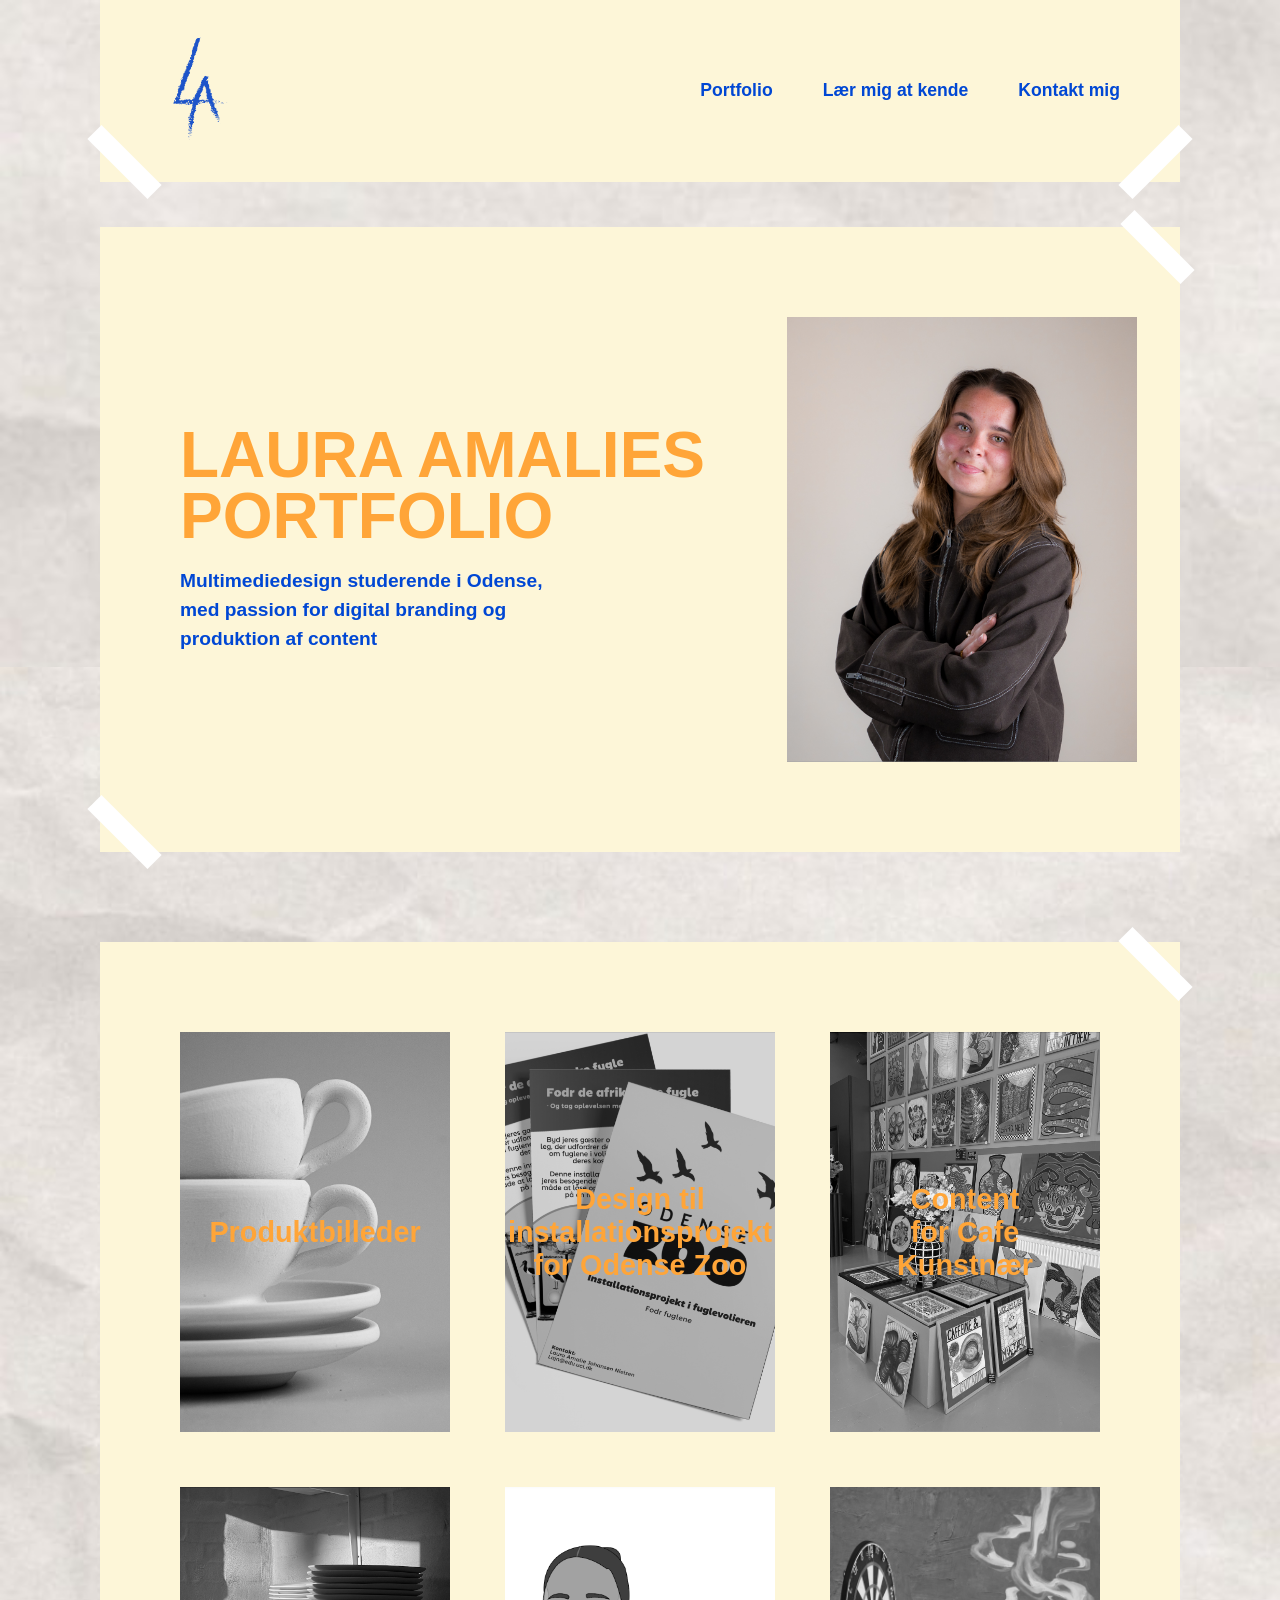
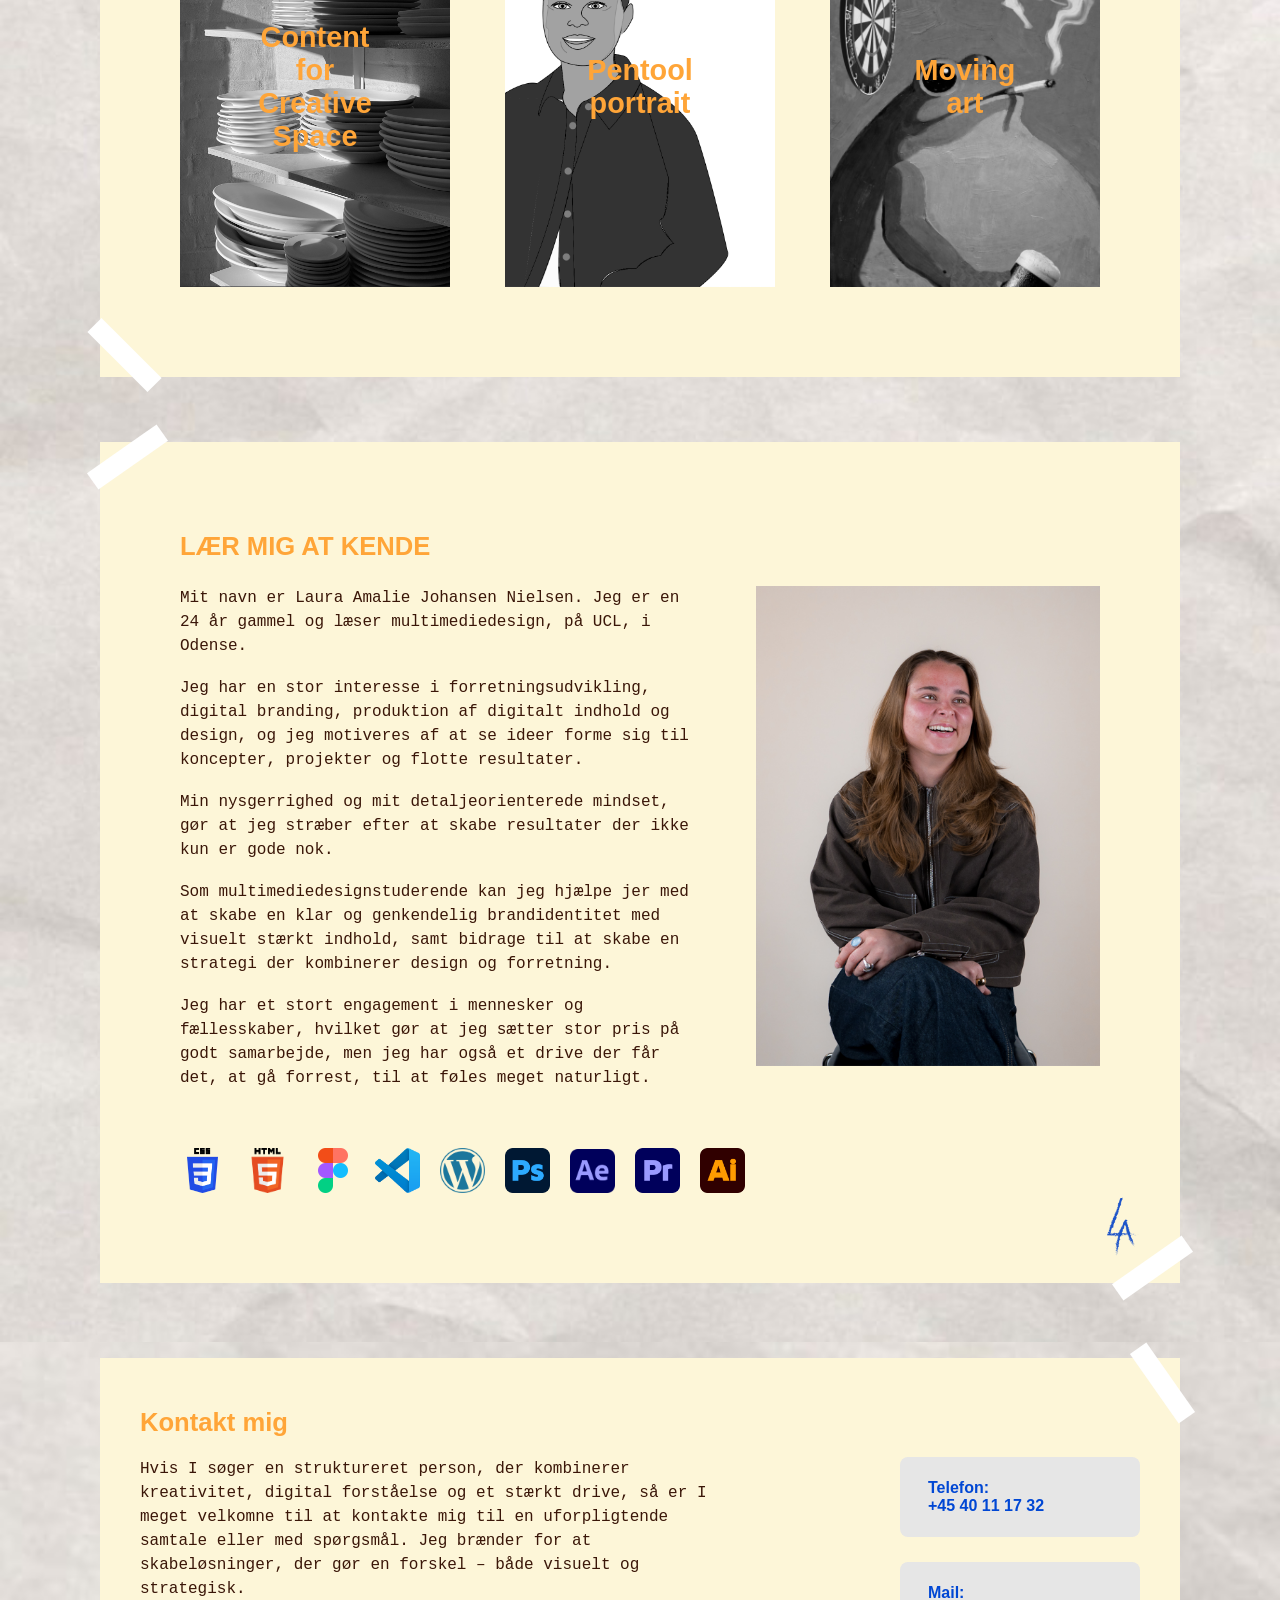
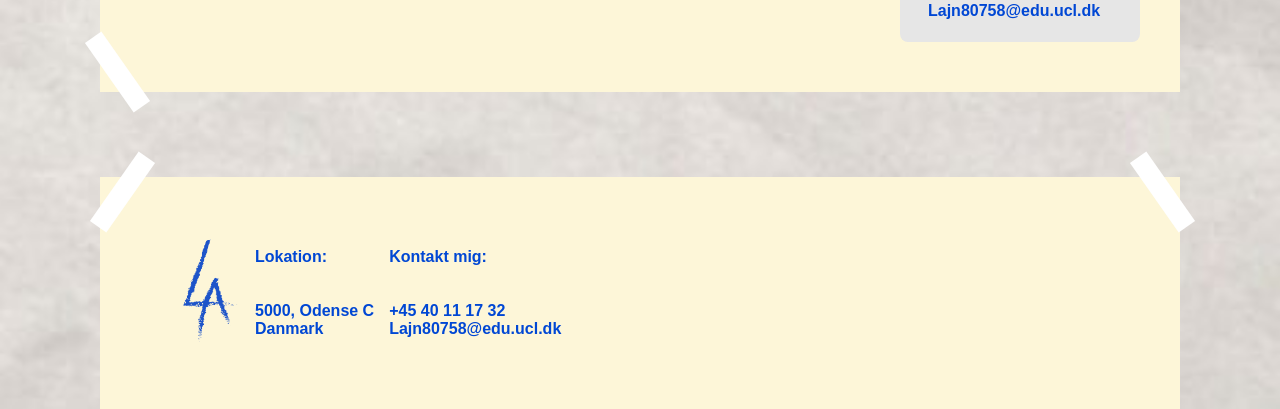
==== commit 8cebe49b: ". ." ====
--- a/forside.html
+++ b/forside.html
@@ -414,6 +414,15 @@
                 mindset, gør at jeg stræber efter at skabe
                 resultater der ikke kun er gode nok.
             </p>
+            
+            <!-- Tekst afsnit -->
+            <p>
+                Som multimediedesignstuderende kan jeg hjælpe 
+                jer med at skabe en klar og genkendelig 
+                brandidentitet med visuelt stærkt indhold, samt
+                bidrage til at skabe en strategi der kombinerer
+                design og forretning. 
+            </p>
 
             <!-- Tekst afsnit -->
             <p>
@@ -486,25 +495,29 @@
 
         <!-- Kontakt tekst -->
         <p>
-            Hvis I søger en person, der kombinerer kreativitet,
-            digital forståelse og et stærkt drive, så er I meget
-            velkomne til at kontakte mig til en uforpligtende
-            samtale eller med spørgsmål. Jeg brænder for at skabe
-            løsninger, der gør en forskel – både visuelt og strategisk.
+            Hvis I søger en struktureret person, der kombinerer 
+            kreativitet, digital forståelse og et stærkt drive, 
+            så er I meget velkomne til at kontakte mig til en 
+            uforpligtende samtale eller med spørgsmål. Jeg brænder 
+            for at skabeløsninger, der gør en forskel 
+            – både visuelt og strategisk.
         </p>
 
         <!-- Kontakt oplysninger -->
         <div class="contact-info">
 
             <!-- Telefonnummer -->
-             <a href="sms:+4540111732" class="contact-box">
-            Telefon: +45 40 11 17 32
-            
+            <a href="sms:+4540111732" class="contact-box">
+            Telefon:
+            <br>
+            +45 40 11 17 32
             </a>
 
             <!---- Mail -->
             <a href="mailto:lajn80758@edu.ucl.dk" class="contact-box">
-            Mail: Lajn80758@edu.ucl.dk
+            Mail: 
+            <br>
+            Lajn80758@edu.ucl.dk
             </a>
 
         </div>
--- a/forside.css
+++ b/forside.css
@@ -276,6 +276,8 @@
 
     /* Bruges til tape */
     position: relative;
+
+    overflow: visible;
 }
 
 /* Tape øverst højre */
@@ -330,27 +332,29 @@
 
 .hero-text {
     /* Teksten fylder lidt over halvdelen */
-    width: 55%;
+    width: 45%;
 }
 
 /* Overskrift */
 .hero-text h1 {
     color: #ffa538;
 
-    font-size: 2.1rem;
+    font-size: 1.7rem;
 
     line-height: 1;
 
     margin-bottom: 20px;
 
     margin-right: 20px;
+
+    word-break: normal;
 }
 
 /* Beskrivelse */
 .hero-text p {
     color: #0047d4;
 
-    font-size: 0.9rem;
+    font-size: 0.75rem;
 
     font-weight: bold;
 
@@ -366,12 +370,16 @@
 .hero-image img {
     /* Billedstørrelse på mobil */
     /* Gør billedet smallere */
-    width: 220px;
+    width: 170px;
 
     /* Beholder proportionerne */
     height: auto;
 
     display: block;
+}
+
+.hero-image {
+    width: 50%;
 }
 
 /* ================================================= */
@@ -764,8 +772,17 @@
 
     align-items: start;
 
+
+    /* Centrerer hele grid'et */
+    justify-content: center;
+
+    /* Centrerer indholdet i hver kolonne */
+    justify-items: center;
+
     margin-bottom: 20px;
 }
+
+
 
 /* ================================================= */
 /* =============== MODAL BILLEDER STR.============== */
@@ -813,7 +830,6 @@
     /* Beholder proportioner */
     height: 100%;
 
-
     object-fit: cover;
 
     background-color:#ffa538;
@@ -855,13 +871,14 @@
 .modal-images6 video {
 
     /* Fylder kolonnen */
-    width: 70%;
+    width: 90%;
 
     /* højde */
     height: auto;
 
     /* Viser hele billedet */
     object-fit:cover;
+    
 
     /* transparent baggrund hvis billedet ikke loader */
     background-color:transparent;
@@ -871,7 +888,7 @@
 .modal-images6 img {
 
     /* Fylder kolonnen */
-    width: 70%;
+    width: 90%;
 
     /* højde */
     height: auto;
@@ -984,17 +1001,19 @@
 
     display: flex;
 
-    justify-content: space-between;
-
+    /* Én kolonne på mobil */
+    flex-direction: column;
+
+    /* Centrerer indhold */
     align-items: flex-start;
 
-    gap: 35px;
+    gap: 25px;
 }
 
 /* Tekst område */
 .about-text {
 
-    width: 55%;
+    width: 100%;
 }
 
 /* Tekst styling */
@@ -1015,21 +1034,28 @@
 /* Portræt billede */
 .about-img {
 
-    width: 200px;
-
-    height: 250px;
-
-    object-fit: cover;
+    width: 250px;
+
+    height: auto;
+
+    /* order: -1; order: -1; */
+    order: -1;
+    
 }
 
 /* Program ikoner */
 .program-icons {
 
-    display: flex;
-
+    display: grid;
+
+    /* 5 kolonner */
+    grid-template-columns: repeat(5, 1fr);
+
+    /* Luft mellem ikoner */
     gap: 15px;
 
-    justify-content: flex-start;
+    /* Venstrestiller */
+    justify-items: start;
 
     margin-top: 25px;
 }
@@ -1037,9 +1063,9 @@
 /* Ikon størrelse */
 .program-icons img {
 
-    width: 25px;
-
-    height: 25px;
+    width: 35px;
+
+    height: 35px;
 
     object-fit: contain;
 }
@@ -1047,7 +1073,7 @@
 /* Logo nederst */
 .about-logo {
 
-    width: 55px;
+    width: 45px;
 
     position: absolute;
 
@@ -1125,17 +1151,16 @@
 
     display: flex;
 
-    align-items: center;
-
-    justify-content: space-between;
-
-    gap: 40px;
+    /* Én kolonne */
+    flex-direction: column;
+
+    gap: 25px;
 }
 
 /* Kontakt tekst */
 .contact-content > p {
 
-    width: 50%;
+    width: 100%;
 
     color: #3a1608;
 
@@ -1149,12 +1174,12 @@
 /* Kontakt info */
 .contact-info {
 
-    width: 50%;
+    width: 100%;
 
     /* Gør bokse under hinanden */
     display: flex;
 
-    flex-direction: column;
+    flex-direction: row;
 
     /* Centrerer dem vandret */
     align-items: flex-end;
@@ -1188,7 +1213,11 @@
     text-decoration: none;
 
     transition: 0.2s;
-}
+
+    flex: 1
+
+}
+
 
 .contact-box:hover {
 
@@ -1207,7 +1236,7 @@
 
     background-color: #fdf6d8;
 
-    padding: 40px;
+    padding: 25px 20px;
 
     display: flex;
 
@@ -1217,7 +1246,7 @@
 
     position: relative;
 
-    gap: 25px;
+    gap: 15px;
 }
 
 /* Tape venstre */
@@ -1271,9 +1300,9 @@
 
     color: #0047d4;
 
-    font-size: 0.9rem;
-
-    width: 130px;
+    font-size: 0.8rem;
+
+    width: auto;
 
     margin-top: 0px;
 
@@ -1287,7 +1316,7 @@
 
     font-weight: bold;
 
-    font-size: 0.75rem;
+    font-size: 0.68rem;
 
     line-height: 1.3;
 }
@@ -1315,7 +1344,7 @@
 /* Insta ikon */
 .lab.la-instagram {
 
-    font-size: 40px;
+    font-size: 32px;
 
     color: #0047d4;
 
@@ -1326,7 +1355,7 @@
 /* Linked in ikon */
 .lab.la-linkedin {
 
-    font-size: 40px;
+    font-size: 32px;
 
     color: #0047d4;
 
@@ -1350,7 +1379,7 @@
 
 .footer-info {
 
-    width: 180px;
+    width: 120px;
 }
 
 
@@ -1432,10 +1461,17 @@
         margin-bottom: 90px;
     }
 
-    .hero-text h1 {
-
-        font-size: 4rem;
-    }
+   .hero-text h1 {
+
+    font-size: 4rem;
+
+    line-height: 0.95;
+
+    display: inline-block;
+
+    width: 600px;
+}
+
 
     .hero-text p {
 
@@ -1447,6 +1483,9 @@
     .hero-image img {
 
         width: 350px;
+
+        margin-left: 32%;
+
     }
 
     /* ================================================= */
@@ -1479,11 +1518,42 @@
         object-fit: cover;
     }
 
+    /* Container */
+.modal-images6 {
+
+    display: grid;
+
+    grid-template-columns: 1fr 1fr;
+
+    gap: 40px;
+
+    justify-items: center;
+
+    align-items: start;
+
+    margin-bottom: 20px;
+}
+
+/* Billede + video samme størrelse */
+.modal-images6 img,
+.modal-images6 video {
+
+    width: 100%;
+
+    max-width: 380px;
+
+    height: 560px;
+
+    object-fit: cover;
+
+    display: block;
+}
+    
+
     /* Videoer større */
-    .modal-images3 video,
-    .modal-images6 video {
-
-        width: 35%;
+    .modal-images3 video{
+        
+        width: 70%;
 
         height: auto;
     }
@@ -1498,17 +1568,28 @@
     }
 
     /* Mere luft mellem tekst og billede */
-    .about-content {
-
-        gap: 80px;
-
-        align-items: flex-start;
-    }
+   .about-content {
+
+    display: grid;
+
+    /* tekst + billede ved siden af hinanden */
+    grid-template-columns: 1.5fr 1fr;
+
+    align-items: start;
+
+    /* Tekst først, billede sidst */
+    grid-template-areas: 
+    "text image";
+
+    gap: 60px;
+}
 
     /* Tekst */
     .about-text {
 
-        width: 75%;
+        grid-area: text;
+
+        width: 100%;
     }
 
     .about-text p {
@@ -1521,57 +1602,92 @@
     /* Billede */
     .about-img {
 
-        width: 320px;
-
-        height: 420px;
+        grid-area: image;
+
+        width: 100%;
+
+        max-width: 360px;
+
+        height: 480px;
 
         object-fit: cover;
 
-        display: block;
-
-        margin-left: auto;
-    }
+        justify-self: end;
+}
 
     /* Program ikoner */
-    .program-icons {
-
-        gap: 25px;
-
-        margin-top: 40px;
-    }
+    /* Program ikoner desktop */
+.program-icons {
+
+    display: flex;
+
+    flex-wrap: nowrap;
+
+    justify-content: flex-start;
+
+    align-items: center;
+
+    gap: 20px;
+
+    margin-top: 40px;
+}
 
     /* Større ikoner */
     .program-icons img {
 
-        width: 40px;
-
-        height: 40px;
-    }
+    width: 45px;
+    height: 45px;
+
+    object-fit: contain;
+}
 
     /* ================================================= */
     /* ================= KONTAKT ======================= */
     /* ================================================= */
 
-    .contact-section {
-
-        padding: 90px 80px;
-    }
-
-    .contact-content > p {
-
-        font-size: 1rem;
-
-        line-height: 1.5;
-
-        width: 75%;
-    }
-
-    .contact-box {
-
-        font-size: 1rem;
-
-        padding: 16px 22px;
-    }
+   /* Kontakt layout desktop */
+/* Kontakt layout desktop */
+.contact-content {
+    display: grid;
+
+    grid-template-columns: 60% 30%;
+
+    column-gap: 160px;
+
+    align-items: flex-start;
+}
+
+.contact-content > p {
+    width: 100%;
+
+    font-size: 1rem;
+
+    line-height: 1.5;
+}
+
+.contact-info {
+    width: 100%;
+
+    display: flex;
+
+    flex-direction: column;
+
+    align-items: flex-start;
+
+    gap: 25px;
+
+    margin-left: 0;
+}
+
+.contact-box {
+    font-size: 1rem;
+
+    padding: 22px 28px;
+
+    min-width: 240px;
+
+    border-radius: 8px;
+}
 
     /* ================================================= */
     /* ================= FOOTER ======================== */
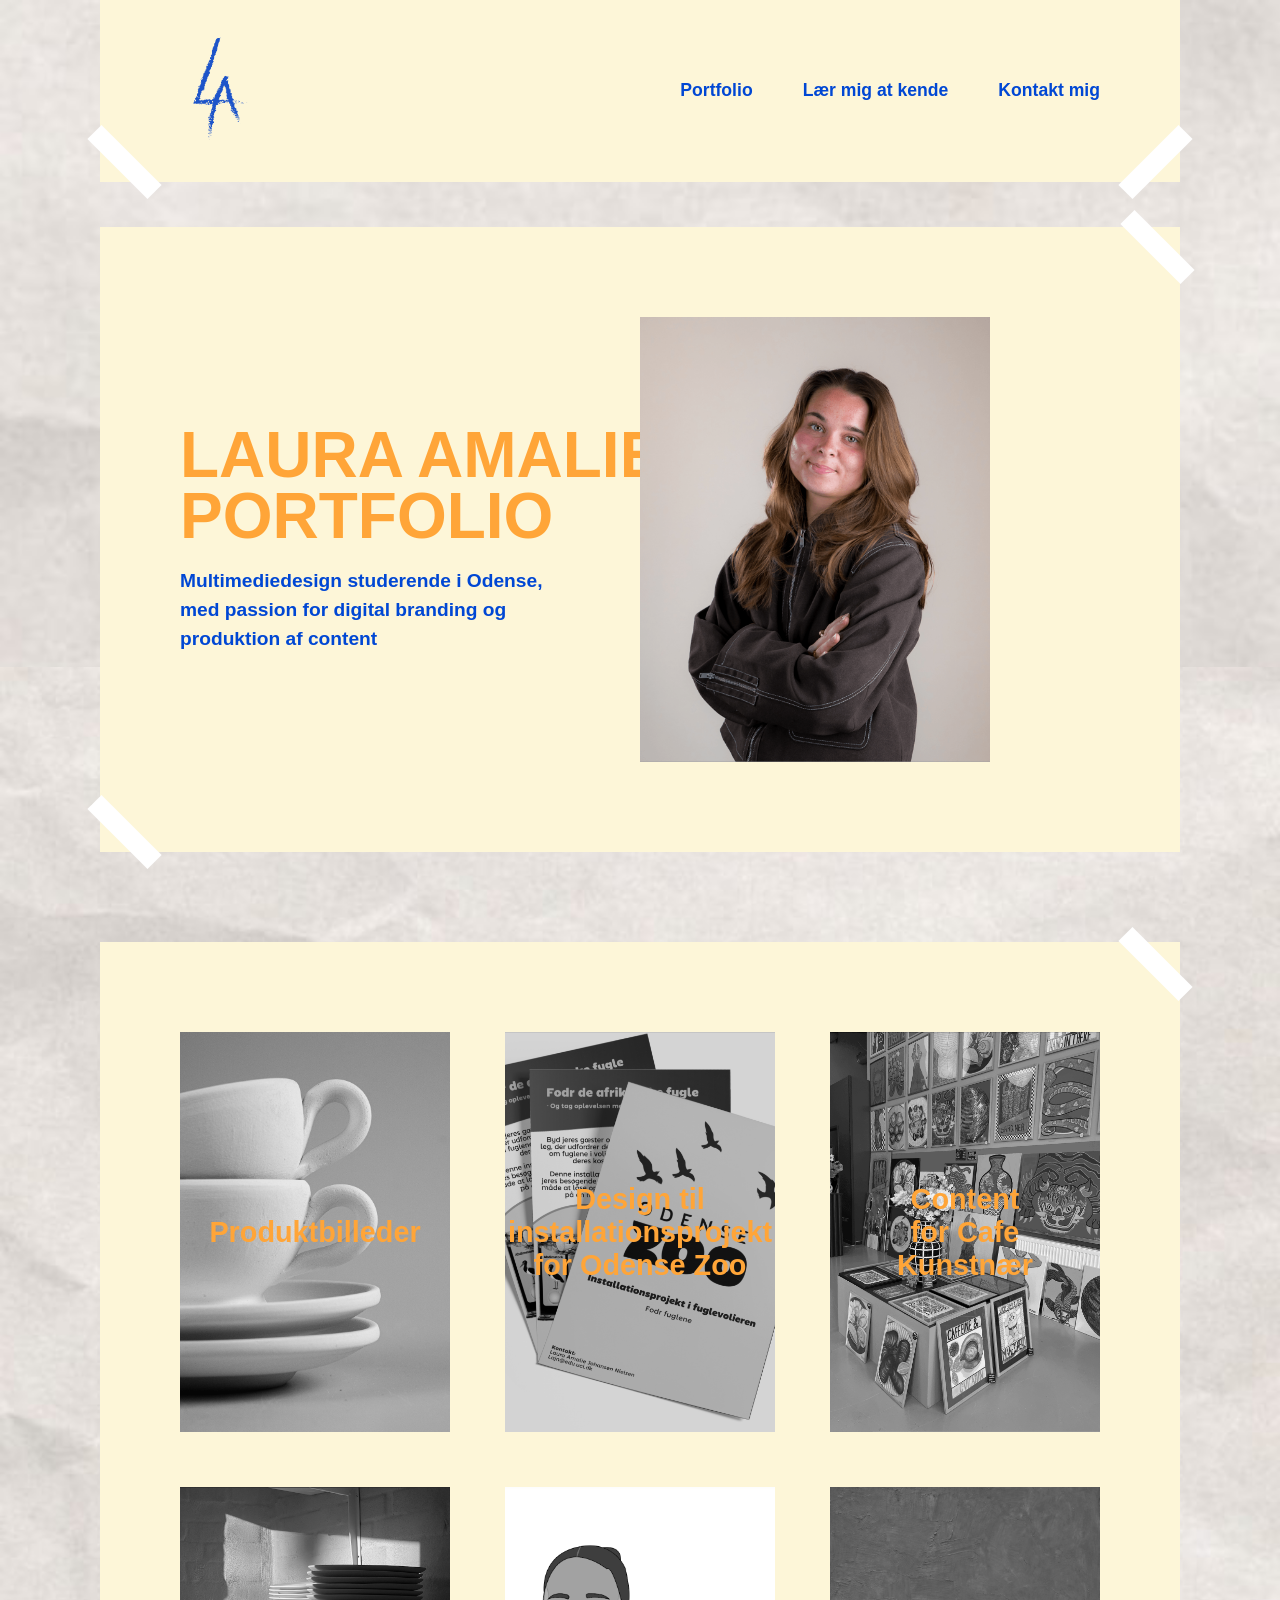
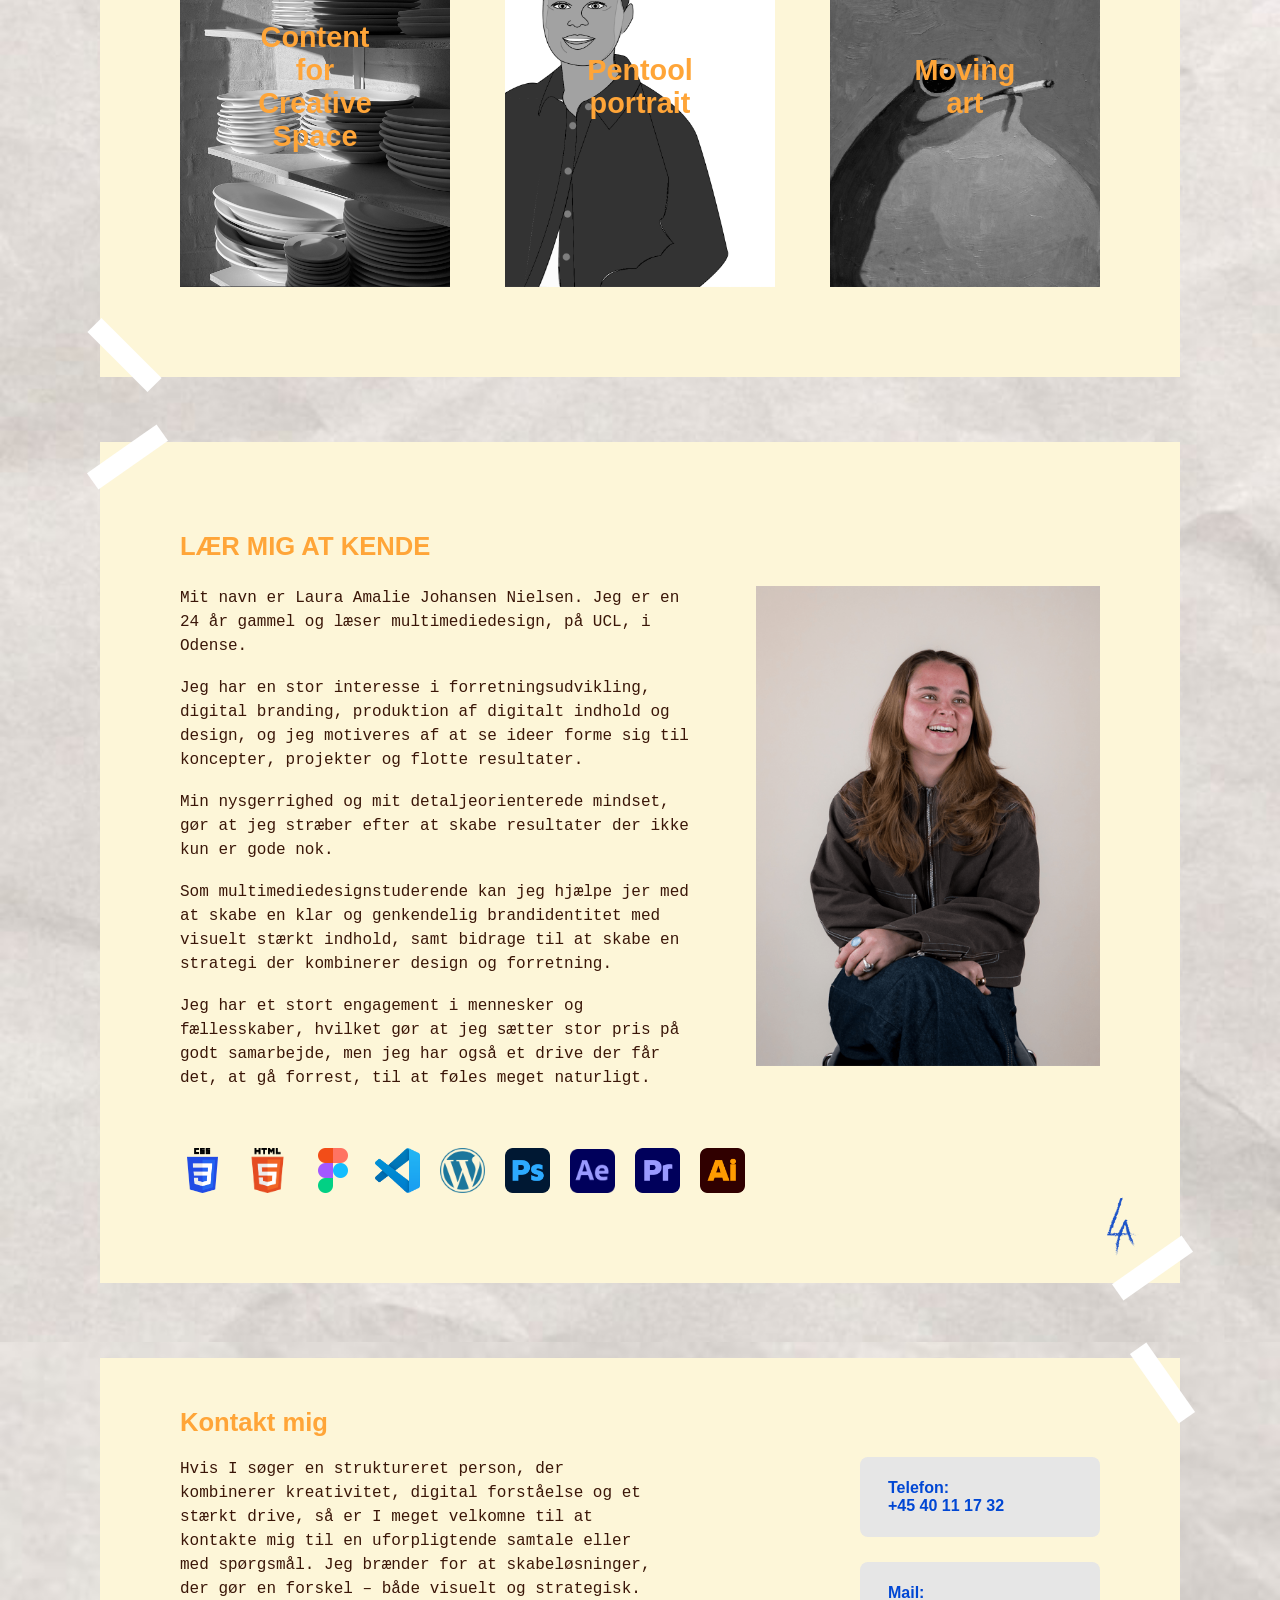
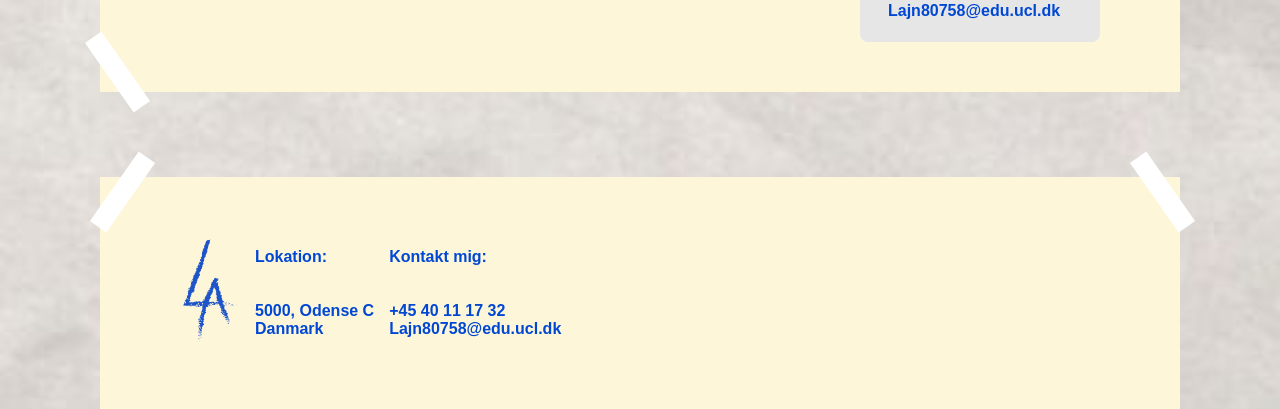
==== commit 99c31c54: "desktop færdig desktop færdig" ====
--- a/forside.html
+++ b/forside.html
@@ -182,7 +182,7 @@
 
         <!-- Åbner movingart-modal -->
         <a href="#movingart-modal" class="portfolio-card">
-            <img src="img/movingart.png" alt="Moving art">
+            <img src="img/movingart.jpg" alt="Moving art">
             <h2>Moving art</h2>
         </a>
 
@@ -208,7 +208,7 @@
         </div>
 
         <p>
-            I løbet af 1. semester har vi arbejdet med fotografering, hvor vi har haft fokus på portrætbillede og særligt produktbilleder. Her har jeg erfaret mig en masse viden om lys, indstilling af kamera, komposition og vinkler. Her har jeg endvidere også opbygget erfaring indenfor billedredigering i Adobe Photoshop og Adobe Lightroom.
+            I løbet af 1. semester har vi arbejdet med fotografering, hvor vi har haft fokus på portrætbilleder og særligt produktbilleder. Her har jeg erfaret mig en masse viden om lys, indstilling af kamera, komposition og vinkler. Jeg har endvidere også opbygget erfaring indenfor billedredigering i Adobe Photoshop og Adobe Lightroom.
             <br>
             <br>
             Tilegnet erfaring: Kameraindstilling, lys, billederedigering
@@ -233,15 +233,17 @@
 
         <div class="modal-images2">
             <img src="img/flyer1.png" alt="Zoo flyer">
-            <img src="img/Prototype.png" alt="Zoo projekt">
+            <img src="img/prototype.jpg" alt="Zoo projekt">
         </div>
 
         <p>
-            På første semester har vi haft en projekt, i samarbejde med Odense Zoo, hvor opgaven var at designe og udvikle et interaktivt installationsprojekt i den afrikanske fuglevoliere. Installationen skulle kunne formidle information omkring dyrene, trække opmærksomhed samt give de besøgende noget information, som de evt kunne tage med hjem, og bruge i hverdagen, for at forlænge oplevelsen.
-            I projektet lavede vi i min studiegruppe et koncept, hvor man via spil og leg, skulle lære fuglenes spisevaner at kende. Her udviklede vi i fællesskab ideen, men jeg var primære torvholder på at designe skitse, designe den endelige prototype og designe flyeren, som skulle formidle information om vores koncept, til folkene fra Odense Zoo
-            <br>
-            <br>
-            Tilegnet erfaring: Designe low-fi og hi-fi prototype, designe flyer, skabe et koncept
+            På første semester har vi haft en projekt, i samarbejde med Odense Zoo, hvor vores opgave var, at designe og udvikle et interaktivt installationsprojekt i den afrikanske fuglevoliere. 
+            <br>
+            Installationen skulle kunne formidle information omkring dyrene, trække opmærksomhed samt give de besøgende noget information, som de evt kunne tage med hjem, og bruge i hverdagen, for at forlænge oplevelsen.
+            Min studiegruppe og jeg lavede et koncept hvor man via spil og leg, skulle lære fuglenes spisevaner at kende. Her udviklede vi i fællesskab ideen, men jeg var primære torvholder på at skitsere, designe prototype, det endelige produkt og designe flyeren, som skulle formidle information om vores koncept, til folkene fra Odense Zoo.
+            <br>
+            <br>
+            Tilegnet erfaring: Grafisk design, designe low-fi og hi-fi prototype, designe flyer, skabe et koncept
 
         </p>
 
@@ -273,7 +275,7 @@
         </div>
 
         <p>
-            Ved siden af mit studie har jeg tilbudt min frivillige hjælp til den nyopstartede Café Kunstnær, som kombinerer caféoplevelser med flere forskellige kreative aktiviteter og projekter for gæsterne. Her har jeg bidraget med idéudvikling, konceptarbejde og produktion af digitalt content med fokus på at styrke caféens digitale identitet samt øge kendskabet til cafeen blandt målgruppen.
+            Ved siden af mit studie har jeg tilbudt min frivillige hjælp til den nyopstartede Café Kunstnær. Cafeen kombinerer den traditionelle caféoplevelse med flere forskellige kreative aktiviteter og projekter for gæsterne. Her har jeg bidraget med idéudvikling, konceptarbejde og produktion af digitalt content med fokus på at styrke caféens digitale identitet, øge kendskabet til cafeen blandt målgruppen og inspirere gæsterne til at turde være kreative.
             <br>
             <br>
             Tilegnet erfaring: Skyde content, billederedigering, videoredigering 
@@ -331,7 +333,7 @@
         </div>
 
         <p>
-        I forbindelse med 1. semester arbejdede vi med Pen Tool i Adobe Illustrator, hvor vi fik en frivillig hjemmeopgave. Opgaven bestod i at skabe et selvportræt ud fra et fotografi ved hjælp af vektortegning og præcisionsarbejde i Illustrator.
+        I forbindelse med 1. semester arbejdede vi med Pentool i Adobe Illustrator, hvor vi fik en frivillig hjemmeopgave. Opgaven bestod i at skabe et selvportræt ud fra et fotografi ved hjælp af vektortegning og præcisionsarbejde i Illustrator.
         Projektet gav mig mulighed for at udvikle mine kreative evner inden for visuel identitet, detaljearbejde og produktion af unikt digitalt indhold. Samtidig styrkede det min forståelse for, hvordan illustration og grafiske virkemidler kan bruges til at skabe et personligt og iøjnefaldende visuelt udtryk.
         <br>
         <br>
@@ -356,7 +358,7 @@
 
         <div class="modal-images6">
 
-            <img src="img/movingart.png" alt="movingart">
+            <img src="img/movingart.jpg" alt="movingart">
 
             <video controls>
             <source src="vid/MovingArt-workshopEndelig-kopi.mp4" type="video/mp4">
@@ -366,7 +368,9 @@
 
         <p>
             I forbindelse med workshoppen Moving Art & Animation arbejdede vi med at vække et valgfrit maleri til live gennem animation og visuel storytelling. Formålet var at bruge egen kreativitet og fortolkning til at skabe bevægelse, stemning og narrativ i et ellers stillestående værk.
+            <br>
             Workshoppen gav mig indsigt i, hvordan animation og moving art kan bruges som et stærkt visuelt kommunikationsværktøj i contentproduktion. Ved at kombinere billeder, bevægelse og fortælling kan man skabe mere engagerende og stemningsfuldt indhold, der fanger modtagerens opmærksomhed og styrker den følelsesmæssige forbindelse til et brand.
+            <br>
             I relation til caféer har moving art særligt potentiale, fordi caféoplevelser ofte handler om atmosfære, mennesker og små fortællinger i hverdagen. Animeret content kan derfor bruges til at formidle stemning, identitet og kreativitet på en mere levende og sanselig måde, hvilket kan styrke caféens visuelle udtryk og skabe større interesse på digitale platforme som Instagram og TikTok.
             <br>
             <br>
--- a/forside.css
+++ b/forside.css
@@ -1407,7 +1407,7 @@
 
     .navbar {
 
-        padding: 35px 60px;
+        padding: 35px 80px;
     }
 
     /* Skjuler hamburger */
@@ -1482,9 +1482,9 @@
 
     .hero-image img {
 
+        justify-self: end;
+
         width: 350px;
-
-        margin-left: 32%;
 
     }
 
@@ -1582,6 +1582,7 @@
     "text image";
 
     gap: 60px;
+    
 }
 
     /* Tekst */
@@ -1650,11 +1651,19 @@
 .contact-content {
     display: grid;
 
-    grid-template-columns: 60% 30%;
+    grid-template-columns: 1.5fr 1fr;
 
     column-gap: 160px;
 
     align-items: flex-start;
+
+    padding-left: 40px;
+    
+}
+
+.contact-section h2 {
+
+    padding-left: 40px;
 }
 
 .contact-content > p {
@@ -1672,11 +1681,12 @@
 
     flex-direction: column;
 
-    align-items: flex-start;
+    align-items: flex-end;
+
+    padding-right: 40px;
 
     gap: 25px;
-
-    margin-left: 0;
+    
 }
 
 .contact-box {
